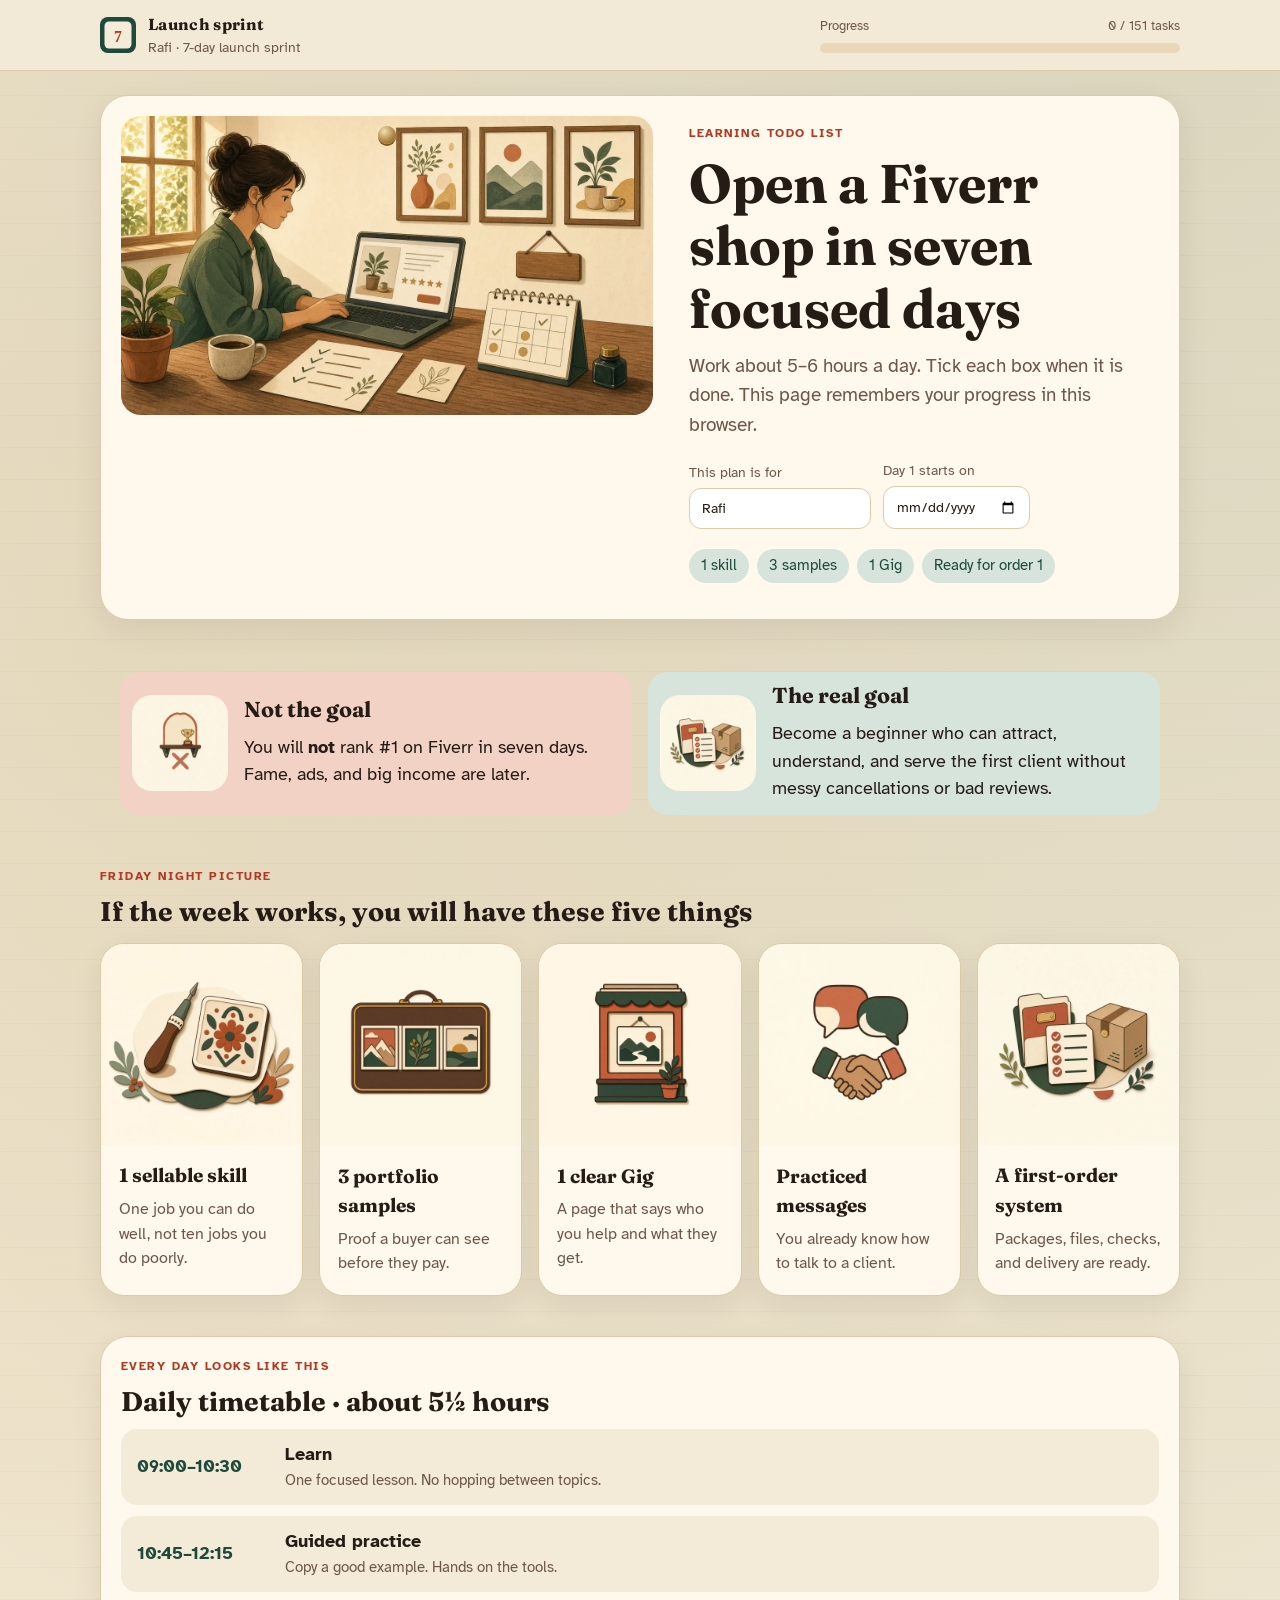
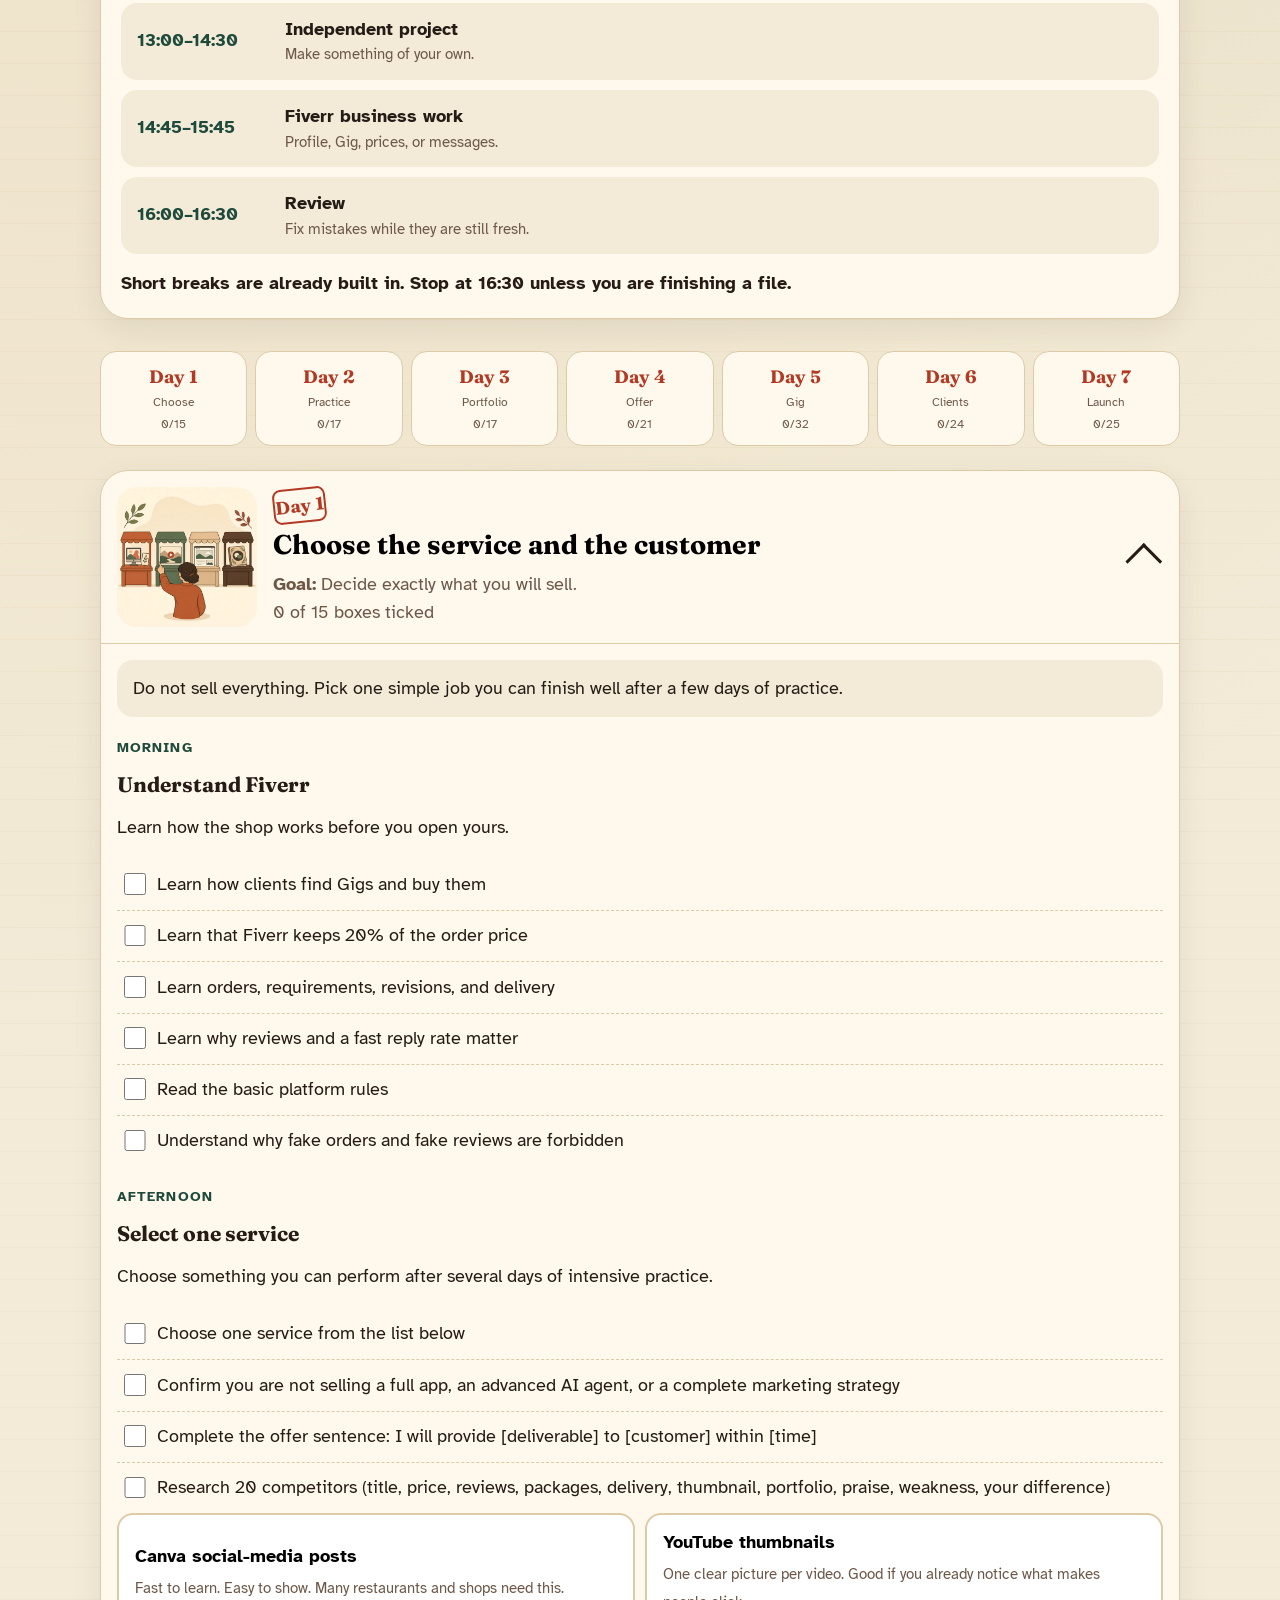
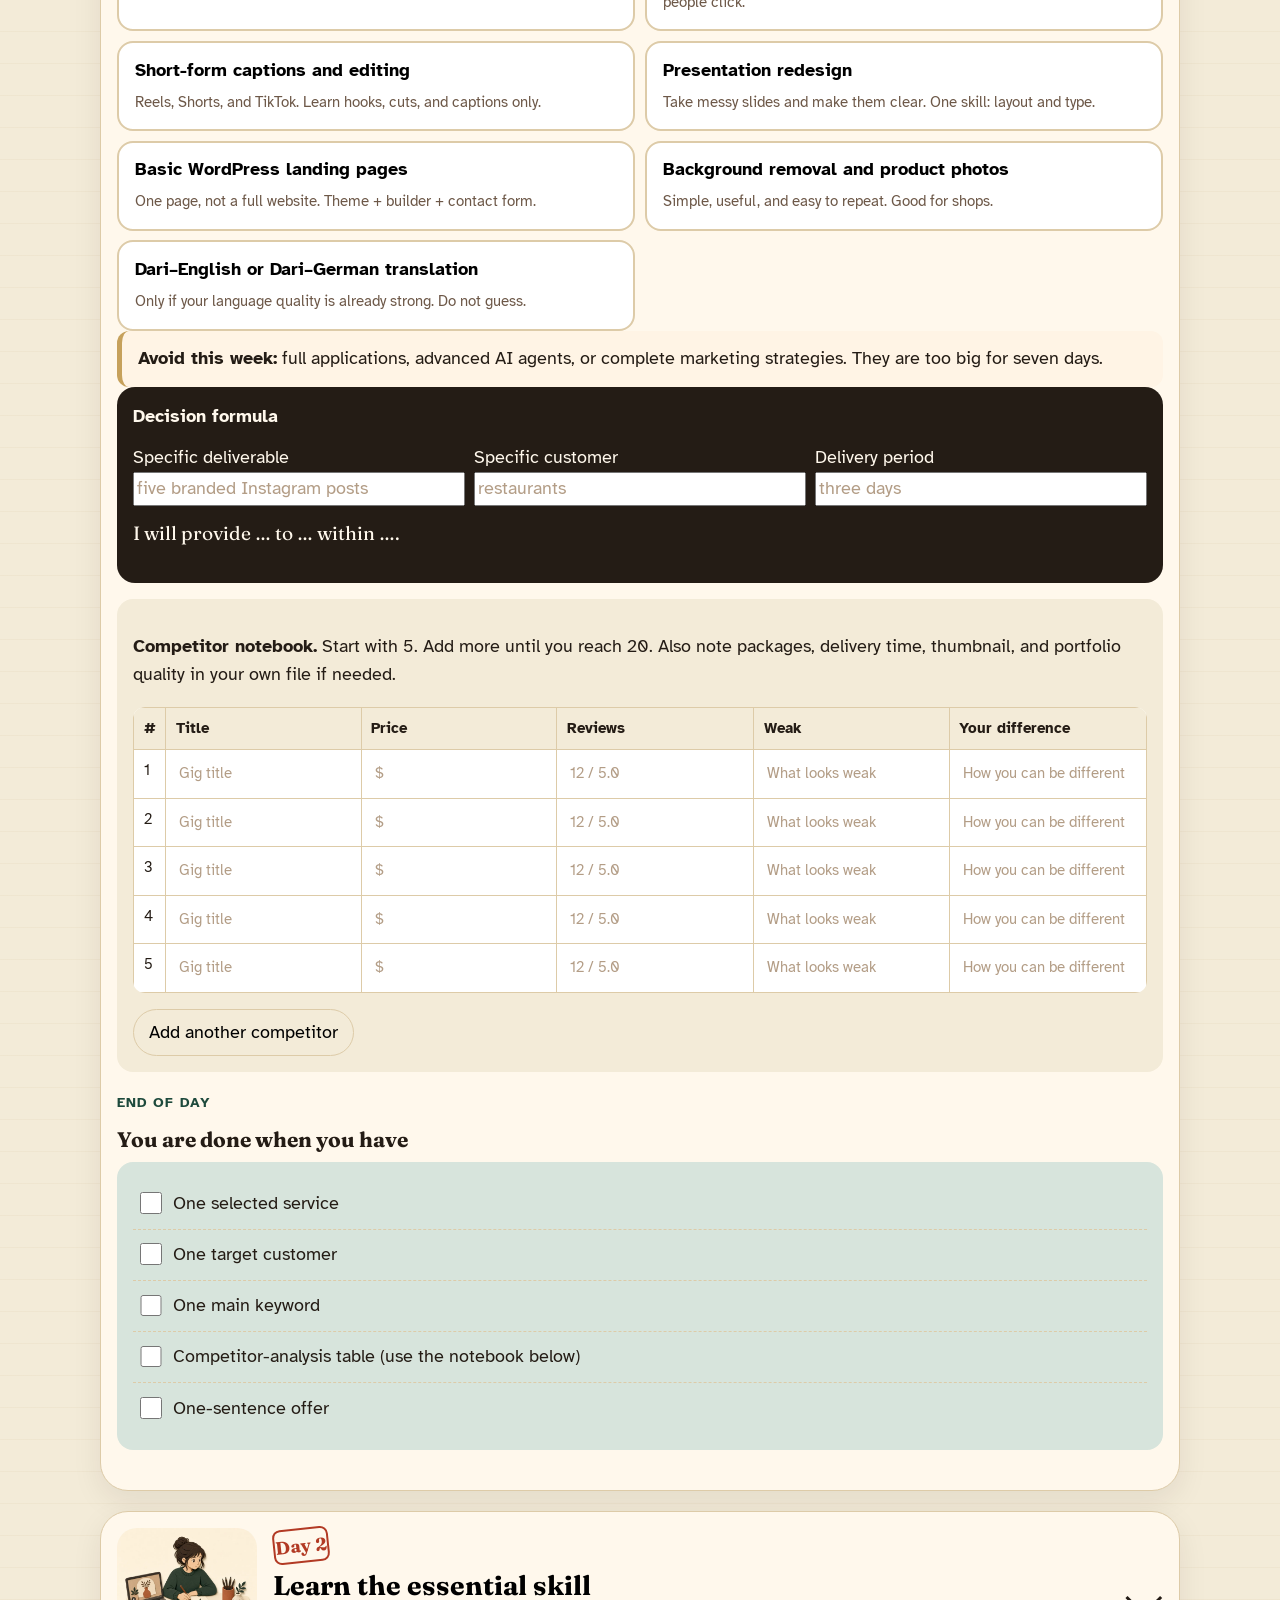
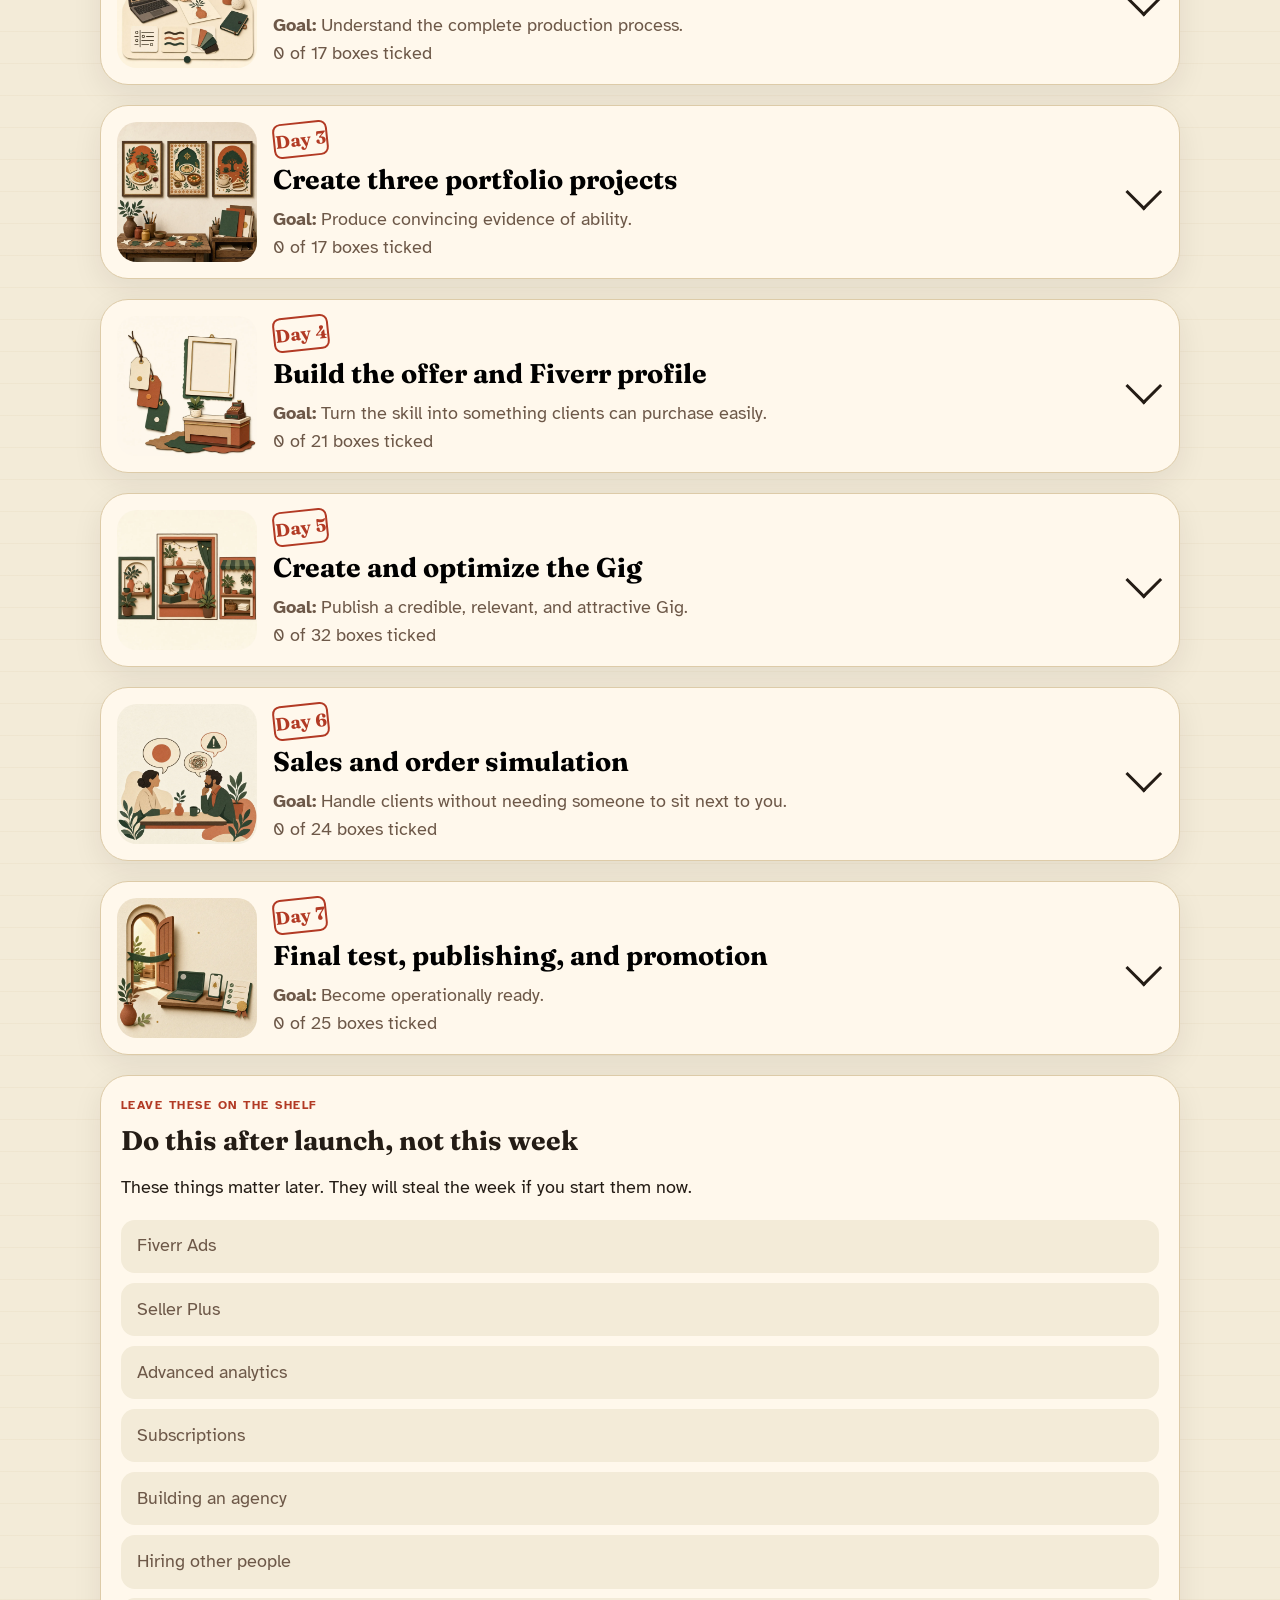
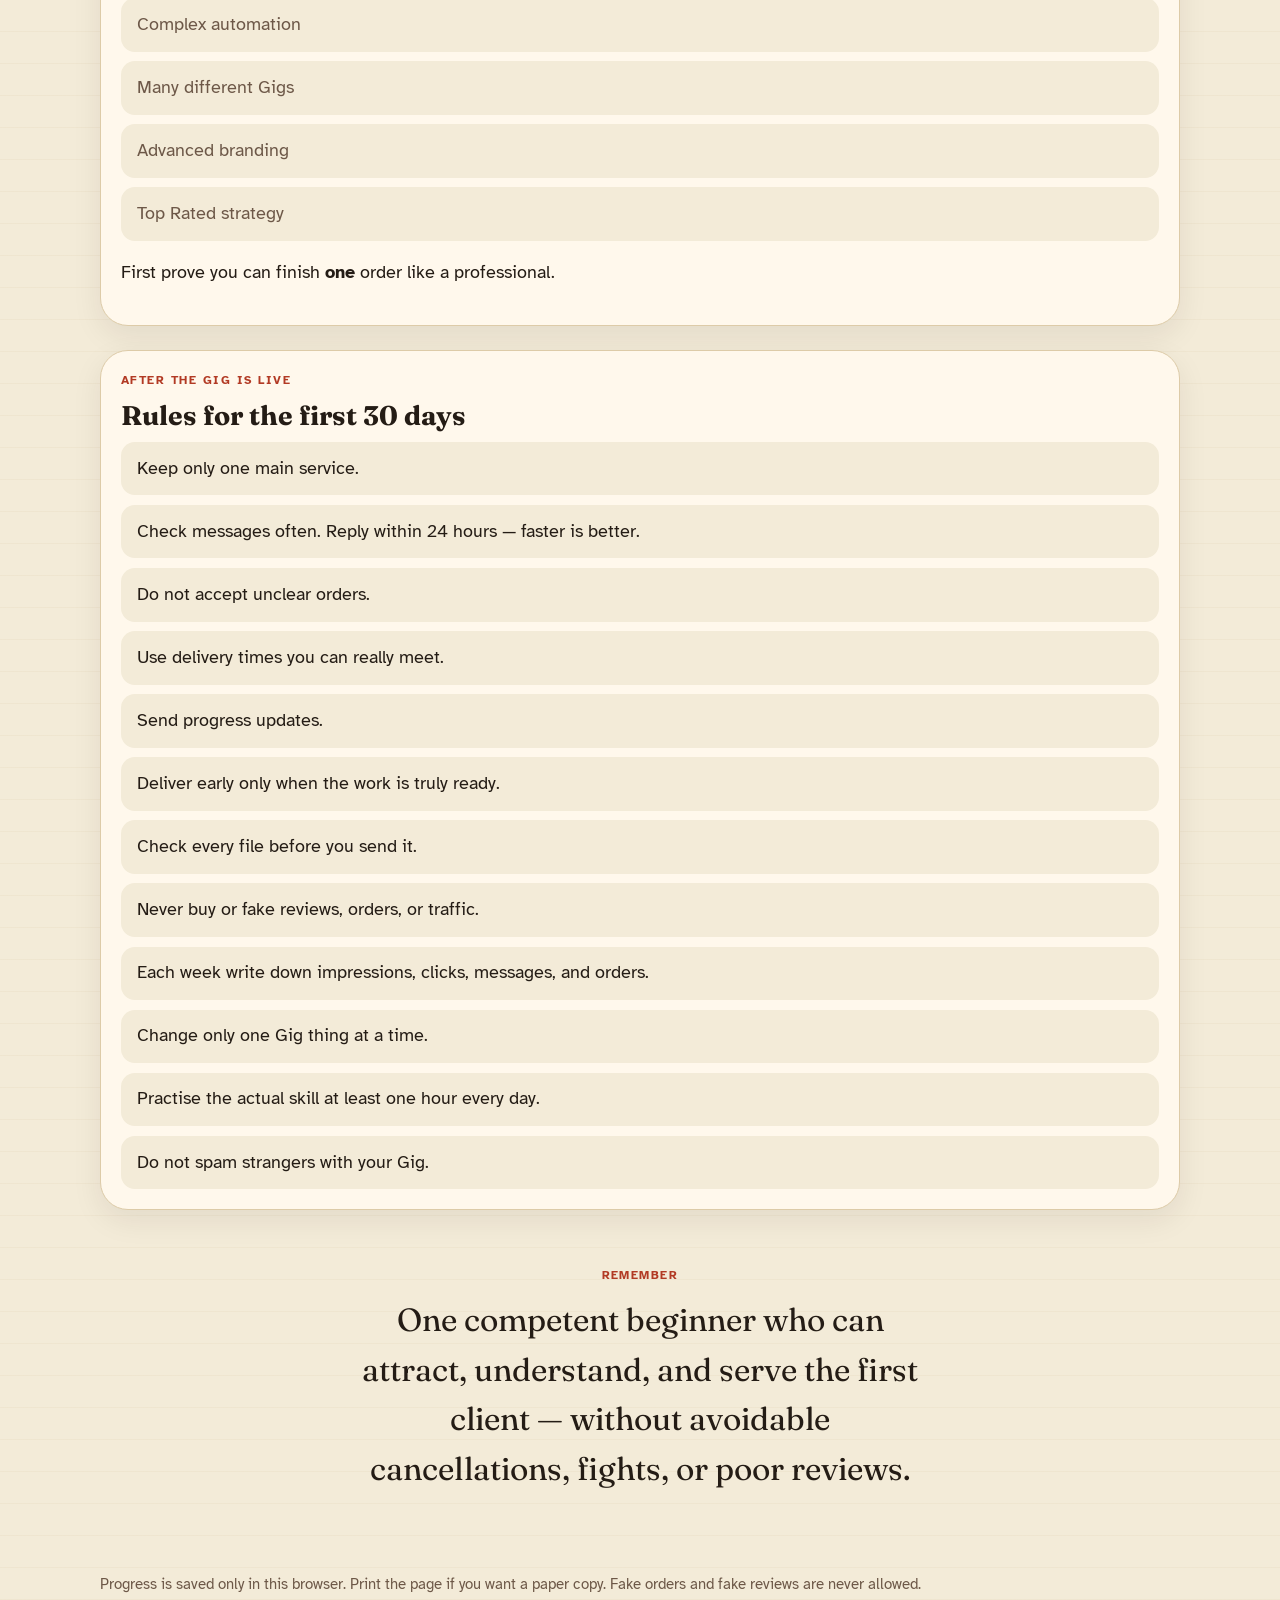
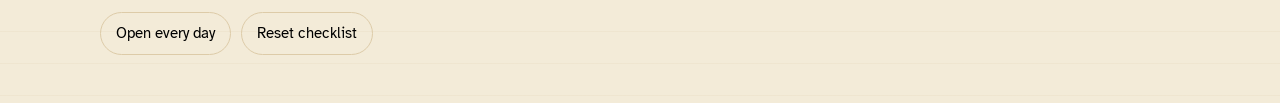
==== index.html @ 87488dc9 "Publish an illustrated 7-day Fiverr launch checklist. Give Rafi a clear, tickable week plan with pro" ====
<!DOCTYPE html>
<html lang="en">
<head>
  <meta charset="utf-8">
  <meta name="viewport" content="width=device-width, initial-scale=1">
  <title>7-Day Fiverr Launch Sprint — Illustrated Checklist</title>
  <meta name="description" content="A simple one-week learning checklist: one sellable skill, three portfolio samples, one Fiverr Gig, and a system ready for the first order.">
  <meta name="theme-color" content="#1e4a3c">
  <link rel="icon" href="favicon.svg" type="image/svg+xml">
  <link rel="preconnect" href="https://fonts.googleapis.com">
  <link rel="preconnect" href="https://fonts.gstatic.com" crossorigin>
  <link href="https://fonts.googleapis.com/css2?family=Atkinson+Hyperlegible:ital,wght@0,400;0,700;1,400&family=Fraunces:opsz,wght@9..144,560;9..144,700&display=swap" rel="stylesheet">
  <link rel="stylesheet" href="styles.css">
</head>
<body>
  <a class="skip" href="#week">Skip to the 7-day plan</a>

  <header class="topbar">
    <div class="wrap topbar-inner">
      <div class="brand">
        <svg width="36" height="36" viewBox="0 0 64 64" aria-hidden="true">
          <rect width="64" height="64" rx="14" fill="#1E4A3C"/>
          <rect x="8" y="8" width="48" height="48" rx="8" fill="#F4EBD8"/>
          <text x="32" y="44" text-anchor="middle" font-family="Georgia, serif" font-size="28" font-weight="700" fill="#B23A24">7</text>
        </svg>
        <div>
          <strong>Launch sprint</strong>
          <span id="learner-label">A one-week checklist</span>
        </div>
      </div>
      <div class="progress-block">
        <div class="progress-label">
          <span>Progress</span>
          <span id="progress-text">0 / 0</span>
        </div>
        <div class="progress" aria-hidden="true"><span id="progress-bar"></span></div>
      </div>
    </div>
  </header>

  <main class="wrap">
    <section class="hero">
      <div class="hero-art">
        <span class="pin" aria-hidden="true"></span>
        <img src="assets/hero-workshop.webp" width="1280" height="720" alt="A freelancer at a workshop desk with a laptop, checklist, calendar, and three sample designs on the wall">
      </div>
      <div class="hero-copy">
        <p class="kicker">Learning todo list</p>
        <h1>Open a Fiverr shop in seven focused days</h1>
        <p class="lede">Work about 5–6 hours a day. Tick each box when it is done. This page remembers your progress in this browser.</p>
        <div class="learner">
          <label>This plan is for
            <input id="learner-name" type="text" maxlength="40" placeholder="Rafi" autocomplete="name">
          </label>
          <label>Day 1 starts on
            <input id="start-date" type="date">
          </label>
        </div>
        <div class="chips">
          <span class="chip">1 skill</span>
          <span class="chip">3 samples</span>
          <span class="chip">1 Gig</span>
          <span class="chip">Ready for order 1</span>
        </div>
      </div>
    </section>

    <section class="honest" aria-label="What this week can and cannot do">
      <article class="honest-card no">
        <img src="assets/honest-not-rank.webp" width="256" height="256" alt="A trophy sitting out of reach on a high shelf">
        <div>
          <h2>Not the goal</h2>
          <p>You will <strong>not</strong> rank #1 on Fiverr in seven days. Fame, ads, and big income are later.</p>
        </div>
      </article>
      <article class="honest-card yes">
        <img src="assets/outcome-system.webp" width="256" height="256" alt="A neat folder, checklist, and package ready to send">
        <div>
          <h2>The real goal</h2>
          <p>Become a beginner who can attract, understand, and serve the first client without messy cancellations or bad reviews.</p>
        </div>
      </article>
    </section>

    <header class="section-head">
      <p class="kicker">Friday night picture</p>
      <h2>If the week works, you will have these five things</h2>
    </header>
    <section class="outcomes" aria-label="Five outcomes of the sprint">
      <article class="outcome">
        <img src="assets/outcome-skill.webp" width="400" height="400" alt="One finished design on a desk next to a craft tool">
        <div><strong>1 sellable skill</strong><p>One job you can do well, not ten jobs you do poorly.</p></div>
      </article>
      <article class="outcome">
        <img src="assets/outcome-portfolio.webp" width="400" height="400" alt="Three framed sample pictures in a row">
        <div><strong>3 portfolio samples</strong><p>Proof a buyer can see before they pay.</p></div>
      </article>
      <article class="outcome">
        <img src="assets/outcome-gig.webp" width="400" height="400" alt="A shop window with one clear product picture">
        <div><strong>1 clear Gig</strong><p>A page that says who you help and what they get.</p></div>
      </article>
      <article class="outcome">
        <img src="assets/outcome-talk.webp" width="400" height="400" alt="Two speech bubbles and a handshake">
        <div><strong>Practiced messages</strong><p>You already know how to talk to a client.</p></div>
      </article>
      <article class="outcome">
        <img src="assets/outcome-system.webp" width="400" height="400" alt="Folder, checklist, and delivery box">
        <div><strong>A first-order system</strong><p>Packages, files, checks, and delivery are ready.</p></div>
      </article>
    </section>

    <section class="panel">
      <p class="kicker">Every day looks like this</p>
      <h2>Daily timetable · about 5½ hours</h2>
      <ol class="timetable">
        <li>
          <time datetime="09:00">09:00–10:30</time>
          <div><strong>Learn</strong><small>One focused lesson. No hopping between topics.</small></div>
        </li>
        <li>
          <time datetime="10:45">10:45–12:15</time>
          <div><strong>Guided practice</strong><small>Copy a good example. Hands on the tools.</small></div>
        </li>
        <li>
          <time datetime="13:00">13:00–14:30</time>
          <div><strong>Independent project</strong><small>Make something of your own.</small></div>
        </li>
        <li>
          <time datetime="14:45">14:45–15:45</time>
          <div><strong>Fiverr business work</strong><small>Profile, Gig, prices, or messages.</small></div>
        </li>
        <li>
          <time datetime="16:00">16:00–16:30</time>
          <div><strong>Review</strong><small>Fix mistakes while they are still fresh.</small></div>
        </li>
      </ol>
      <p class="hours-note">Short breaks are already built in. Stop at 16:30 unless you are finishing a file.</p>
    </section>

    <nav class="week-map" id="week" aria-label="Jump to a day"></nav>
    <div id="days"></div>

    <section class="later">
      <p class="kicker">Leave these on the shelf</p>
      <h2>Do this after launch, not this week</h2>
      <p>These things matter later. They will steal the week if you start them now.</p>
      <div class="lock-grid">
        <div class="lock">Fiverr Ads</div>
        <div class="lock">Seller Plus</div>
        <div class="lock">Advanced analytics</div>
        <div class="lock">Subscriptions</div>
        <div class="lock">Building an agency</div>
        <div class="lock">Hiring other people</div>
        <div class="lock">Complex automation</div>
        <div class="lock">Many different Gigs</div>
        <div class="lock">Advanced branding</div>
        <div class="lock">Top Rated strategy</div>
      </div>
      <p>First prove you can finish <strong>one</strong> order like a professional.</p>
    </section>

    <section class="rules">
      <p class="kicker">After the Gig is live</p>
      <h2>Rules for the first 30 days</h2>
      <div class="rule-grid">
        <div class="rule">Keep only one main service.</div>
        <div class="rule">Check messages often. Reply within 24 hours — faster is better.</div>
        <div class="rule">Do not accept unclear orders.</div>
        <div class="rule">Use delivery times you can really meet.</div>
        <div class="rule">Send progress updates.</div>
        <div class="rule">Deliver early only when the work is truly ready.</div>
        <div class="rule">Check every file before you send it.</div>
        <div class="rule">Never buy or fake reviews, orders, or traffic.</div>
        <div class="rule">Each week write down impressions, clicks, messages, and orders.</div>
        <div class="rule">Change only one Gig thing at a time.</div>
        <div class="rule">Practise the actual skill at least one hour every day.</div>
        <div class="rule">Do not spam strangers with your Gig.</div>
      </div>
    </section>

    <section class="finish">
      <p class="kicker">Remember</p>
      <blockquote>One competent beginner who can attract, understand, and serve the first client — without avoidable cancellations, fights, or poor reviews.</blockquote>
    </section>
  </main>

  <footer class="wrap">
    <p>Progress is saved only in this browser. Print the page if you want a paper copy. Fake orders and fake reviews are never allowed.</p>
    <div class="actions">
      <button class="ghost" id="expand-all" type="button">Open every day</button>
      <button class="ghost" id="reset-progress" type="button">Reset checklist</button>
    </div>
  </footer>

  <noscript>
    <p class="wrap">Turn on JavaScript to tick the boxes and save your progress.</p>
  </noscript>
  <script src="app.js"></script>
</body>
</html>
---- styles.css ----
:root {
  --paper: #f3ebd8;
  --paper-deep: #e8d7b8;
  --card: #fff8ec;
  --ink: #241c15;
  --muted: #6d5848;
  --line: #ddcba8;
  --stamp: #b23a24;
  --stamp-soft: #f3d2c6;
  --forest: #1e4a3c;
  --forest-soft: #d7e4dc;
  --gold: #c6a15b;
  --brass: #b08948;
  --shadow: 0 10px 30px rgba(36, 28, 21, 0.08);
  --display: "Fraunces", "Palatino Linotype", Palatino, serif;
  --sans: "Atkinson Hyperlegible", "Segoe UI", sans-serif;
}

*,
*::before,
*::after {
  box-sizing: border-box;
}

html {
  scroll-behavior: smooth;
}

body {
  margin: 0;
  color: var(--ink);
  font-family: var(--sans);
  font-size: 1.125rem;
  line-height: 1.55;
  background:
    radial-gradient(circle at 12% 8%, rgba(198, 161, 91, 0.18), transparent 28%),
    radial-gradient(circle at 90% 0%, rgba(30, 74, 60, 0.1), transparent 24%),
    repeating-linear-gradient(
      transparent,
      transparent 31px,
      rgba(221, 203, 168, 0.35) 32px
    ),
    var(--paper);
}

img {
  max-width: 100%;
  height: auto;
  display: block;
}

button,
input,
select,
textarea {
  font: inherit;
}

a {
  color: var(--forest);
}

.skip {
  position: absolute;
  left: 1rem;
  top: -4rem;
  background: var(--ink);
  color: var(--card);
  padding: 0.6rem 1rem;
  z-index: 20;
}

.skip:focus {
  top: 1rem;
}

.wrap {
  width: min(1080px, calc(100% - 2rem));
  margin-inline: auto;
}

.topbar {
  position: sticky;
  top: 0;
  z-index: 10;
  background: rgba(243, 235, 216, 0.92);
  backdrop-filter: blur(12px);
  border-bottom: 1px solid var(--line);
}

.topbar-inner {
  display: flex;
  gap: 1rem;
  align-items: center;
  justify-content: space-between;
  padding: 0.75rem 0;
}

.brand {
  display: flex;
  gap: 0.75rem;
  align-items: center;
  min-width: 0;
}

.brand strong {
  display: block;
  font-family: var(--display);
  font-size: 1rem;
  letter-spacing: 0.02em;
}

.brand span {
  display: block;
  color: var(--muted);
  font-size: 0.85rem;
}

.progress-block {
  flex: 1;
  max-width: 360px;
}

.progress-label {
  display: flex;
  justify-content: space-between;
  font-size: 0.8rem;
  color: var(--muted);
  margin-bottom: 0.35rem;
}

.progress {
  height: 10px;
  background: var(--paper-deep);
  border-radius: 999px;
  overflow: hidden;
}

.progress > span {
  display: block;
  height: 100%;
  width: 0%;
  background: linear-gradient(90deg, var(--forest), #3d7a64);
  border-radius: inherit;
  transition: width 240ms ease;
}

.hero,
.panel,
.day,
.later,
.rules {
  background: var(--card);
  border: 1px solid var(--line);
  box-shadow: var(--shadow);
  border-radius: 28px;
}

.hero {
  display: grid;
  gap: 1.5rem;
  margin: 1.5rem auto 2rem;
  padding: 1rem;
}

.hero-art {
  position: relative;
}

.hero-art img,
.frame img,
.day-art img,
.outcome img,
.honest img {
  width: 100%;
  border-radius: 20px;
  background: var(--paper);
}

.pin {
  position: absolute;
  width: 18px;
  height: 18px;
  border-radius: 50%;
  background: radial-gradient(circle at 35% 30%, #f3e0b0, var(--brass) 55%, #7a5a22);
  box-shadow: 0 2px 0 #7a5a22;
  top: 10px;
  left: 50%;
  transform: translateX(-50%);
}

.kicker {
  color: var(--stamp);
  font-weight: 700;
  letter-spacing: 0.12em;
  text-transform: uppercase;
  font-size: 0.78rem;
  margin: 0 0 0.6rem;
}

h1,
h2,
h3 {
  font-family: var(--display);
  line-height: 1.15;
  margin: 0 0 0.7rem;
}

h1 {
  font-size: clamp(2rem, 5vw, 3.4rem);
  font-weight: 700;
}

.lede {
  font-size: 1.2rem;
  color: var(--muted);
  margin: 0 0 1.2rem;
}

.hero-copy {
  padding: 0.5rem 0.75rem 1rem;
}

.learner {
  display: flex;
  flex-wrap: wrap;
  gap: 0.75rem;
  align-items: end;
  margin: 1rem 0 1.25rem;
}

.learner label {
  display: grid;
  gap: 0.3rem;
  font-size: 0.85rem;
  color: var(--muted);
}

.learner input,
.field input,
.field textarea,
.score input {
  border: 1px solid var(--line);
  background: #fff;
  color: var(--ink);
  border-radius: 12px;
  padding: 0.55rem 0.75rem;
  min-width: 0;
}

::placeholder {
  color: #b39d86;
  opacity: 1;
}

.chips {
  display: flex;
  flex-wrap: wrap;
  gap: 0.5rem;
}

.chip {
  background: var(--forest-soft);
  color: var(--forest);
  border-radius: 999px;
  padding: 0.35rem 0.75rem;
  font-size: 0.92rem;
}

.honest {
  display: grid;
  gap: 1rem;
  margin-bottom: 2rem;
  padding: 1rem;
}

.honest-card {
  display: grid;
  grid-template-columns: 96px 1fr;
  gap: 1rem;
  align-items: center;
  padding: 0.75rem;
  border-radius: 20px;
}

.honest-card.no {
  background: var(--stamp-soft);
}

.honest-card.yes {
  background: var(--forest-soft);
}

.honest-card h2 {
  font-size: 1.35rem;
}

.honest-card p {
  margin: 0;
}

.section-head {
  margin: 0 0 1rem;
}

.outcomes {
  display: grid;
  gap: 1rem;
  margin-bottom: 2.5rem;
}

.outcome {
  background: var(--card);
  border: 1px solid var(--line);
  border-radius: 24px;
  overflow: hidden;
  box-shadow: var(--shadow);
}

.outcome img {
  border-radius: 0;
  aspect-ratio: 1;
  object-fit: cover;
}

.outcome div {
  padding: 1rem 1.1rem 1.2rem;
}

.outcome strong {
  display: block;
  font-family: var(--display);
  font-size: 1.2rem;
  margin-bottom: 0.35rem;
}

.outcome p {
  margin: 0;
  color: var(--muted);
  font-size: 1rem;
}

.panel {
  padding: 1.25rem;
  margin-bottom: 2rem;
}

.timetable {
  list-style: none;
  margin: 0;
  padding: 0;
  display: grid;
  gap: 0.65rem;
}

.timetable li {
  display: grid;
  grid-template-columns: 8.5rem 1fr;
  gap: 0.75rem;
  align-items: center;
  background: var(--paper);
  border-radius: 16px;
  padding: 0.8rem 1rem;
}

.timetable time {
  font-weight: 700;
  color: var(--forest);
}

.timetable small {
  display: block;
  color: var(--muted);
}

.hours-note {
  margin: 1rem 0 0;
  font-weight: 700;
}

.week-map {
  display: grid;
  grid-template-columns: repeat(7, minmax(0, 1fr));
  gap: 0.5rem;
  margin-bottom: 1.5rem;
}

.week-map a {
  text-decoration: none;
  color: inherit;
  background: var(--card);
  border: 1px solid var(--line);
  border-radius: 16px;
  padding: 0.7rem 0.4rem;
  text-align: center;
  min-height: 92px;
  display: grid;
  align-content: center;
  gap: 0.15rem;
}

.week-map a.today {
  outline: 3px solid var(--gold);
}

.week-map a.done {
  background: var(--forest-soft);
}

.week-map b {
  display: block;
  font-family: var(--display);
  color: var(--stamp);
}

.week-map span {
  display: block;
  font-size: 0.78rem;
  color: var(--muted);
}

.day {
  margin-bottom: 1.25rem;
  overflow: hidden;
}

.day-summary {
  width: 100%;
  border: 0;
  background: transparent;
  text-align: left;
  display: grid;
  grid-template-columns: 140px 1fr auto;
  gap: 1rem;
  align-items: center;
  padding: 1rem;
  cursor: pointer;
}

.day-art {
  position: relative;
}

.day-art img {
  aspect-ratio: 1;
  object-fit: cover;
}

.stamp {
  display: inline-flex;
  align-items: center;
  justify-content: center;
  min-width: 3.2rem;
  height: 2.2rem;
  border: 2px solid var(--stamp);
  color: var(--stamp);
  border-radius: 8px;
  font-family: var(--display);
  font-weight: 700;
  transform: rotate(-6deg);
  margin-bottom: 0.4rem;
}

.day-summary p {
  margin: 0;
  color: var(--muted);
}

.chevron {
  width: 1.6rem;
  height: 1.6rem;
  border-right: 3px solid var(--ink);
  border-bottom: 3px solid var(--ink);
  transform: rotate(45deg);
  justify-self: end;
  margin-right: 0.4rem;
}

.day.open .chevron {
  transform: rotate(-135deg);
  margin-top: 0.5rem;
}

.day-body {
  display: none;
  padding: 0 1rem 1.25rem;
  border-top: 1px solid var(--line);
}

.day.open .day-body {
  display: block;
}

.plain {
  background: var(--paper);
  border-radius: 16px;
  padding: 0.9rem 1rem;
  margin: 1rem 0;
}

.block {
  margin: 1.25rem 0;
}

.when {
  color: var(--forest);
  font-weight: 700;
  font-size: 0.85rem;
  letter-spacing: 0.08em;
  text-transform: uppercase;
}

.task {
  display: grid;
  grid-template-columns: 1.6rem 1fr;
  gap: 0.7rem;
  align-items: start;
  padding: 0.7rem 0.2rem;
  border-bottom: 1px dashed var(--line);
}

.task:last-child {
  border-bottom: 0;
}

.task input {
  width: 1.35rem;
  height: 1.35rem;
  margin-top: 0.15rem;
  accent-color: var(--forest);
}

.task.done span {
  color: var(--muted);
  text-decoration: line-through;
  text-decoration-thickness: 2px;
}

.choices {
  display: grid;
  gap: 0.6rem;
}

.choice {
  text-align: left;
  border: 2px solid var(--line);
  background: #fff;
  border-radius: 16px;
  padding: 0.85rem 1rem;
  cursor: pointer;
}

.choice.selected {
  border-color: var(--forest);
  background: var(--forest-soft);
}

.choice b {
  display: block;
  margin-bottom: 0.2rem;
}

.choice span {
  color: var(--muted);
  font-size: 0.95rem;
}

.warn {
  background: #fff4e5;
  border-left: 5px solid var(--gold);
  padding: 0.9rem 1rem;
  border-radius: 12px;
}

.formula {
  background: var(--ink);
  color: var(--card);
  border-radius: 18px;
  padding: 1rem;
}

.formula .row {
  display: grid;
  gap: 0.6rem;
  margin-top: 0.8rem;
}

.formula input {
  width: 100%;
}

.preview {
  margin-top: 0.8rem;
  font-family: var(--display);
  font-size: 1.2rem;
}

.table-wrap {
  overflow-x: auto;
}

table {
  width: 100%;
  border-collapse: collapse;
  background: #fff;
  border-radius: 12px;
  overflow: hidden;
}

th,
td {
  border: 1px solid var(--line);
  padding: 0.55rem 0.6rem;
  text-align: left;
  font-size: 0.95rem;
  vertical-align: top;
}

th {
  background: var(--paper);
}

td input,
td textarea {
  width: 100%;
  border: 0;
  padding: 0.2rem;
  background: transparent;
  resize: vertical;
}

.deliverables {
  background: var(--forest-soft);
  border-radius: 16px;
  padding: 1rem;
}

.widget {
  background: var(--paper);
  border-radius: 16px;
  padding: 1rem;
  margin: 1rem 0;
}

.price-out {
  display: grid;
  grid-template-columns: 1fr 1fr;
  gap: 0.6rem;
  margin-top: 0.8rem;
}

.price-out div {
  background: #fff;
  border-radius: 12px;
  padding: 0.8rem;
}

.price-out b {
  display: block;
  font-size: 1.4rem;
  font-family: var(--display);
}

.copy-list {
  display: grid;
  gap: 0.75rem;
}

.copy-card {
  background: #fff;
  border: 1px solid var(--line);
  border-radius: 14px;
  padding: 0.8rem;
}

.copy-card header {
  display: flex;
  justify-content: space-between;
  gap: 0.5rem;
  align-items: center;
  margin-bottom: 0.4rem;
}

.copy-card button {
  border: 0;
  background: var(--forest);
  color: #fff;
  border-radius: 999px;
  padding: 0.3rem 0.7rem;
  cursor: pointer;
}

.copy-card p {
  margin: 0;
  color: var(--muted);
}

.scores {
  display: grid;
  gap: 0.5rem;
}

.score {
  display: grid;
  grid-template-columns: 1fr 5.5rem auto;
  gap: 0.5rem;
  align-items: center;
}

.score output {
  font-weight: 700;
}

.score.pass output {
  color: var(--forest);
}

.score.fail output {
  color: var(--stamp);
}

.actions {
  display: flex;
  flex-wrap: wrap;
  gap: 0.6rem;
  margin-top: 1rem;
}

.ghost,
.primary {
  border-radius: 999px;
  padding: 0.55rem 0.95rem;
  cursor: pointer;
}

.ghost {
  background: transparent;
  border: 1px solid var(--line);
}

.primary {
  background: var(--forest);
  color: #fff;
  border: 0;
}

.later,
.rules {
  padding: 1.25rem;
  margin-bottom: 1.5rem;
}

.lock-grid,
.rule-grid {
  display: grid;
  gap: 0.6rem;
}

.lock,
.rule {
  background: var(--paper);
  border-radius: 14px;
  padding: 0.8rem 1rem;
}

.lock {
  color: var(--muted);
}

.finish {
  text-align: center;
  padding: 2rem 1rem 4rem;
}

.finish blockquote {
  font-family: var(--display);
  font-size: clamp(1.4rem, 3vw, 2rem);
  margin: 0 auto;
  max-width: 36rem;
}

footer {
  color: var(--muted);
  font-size: 0.95rem;
  padding: 0 0 3rem;
}

@media (min-width: 800px) {
  .hero {
    grid-template-columns: 1.05fr 0.95fr;
    padding: 1.25rem;
  }

  .honest {
    grid-template-columns: 1fr 1fr;
    padding: 1.25rem;
  }

  .outcomes {
    grid-template-columns: repeat(5, minmax(0, 1fr));
  }

  .formula .row {
    grid-template-columns: repeat(3, 1fr);
  }

  .choices {
    grid-template-columns: 1fr 1fr;
  }
}

@media (max-width: 799px) {
  .topbar-inner {
    flex-wrap: wrap;
  }

  .progress-block {
    max-width: none;
    width: 100%;
  }

  .week-map {
    grid-template-columns: repeat(2, 1fr);
  }

  .day-summary {
    grid-template-columns: 88px 1fr auto;
    gap: 0.7rem;
  }

  .timetable li {
    grid-template-columns: 1fr;
  }

  .honest-card,
  .score {
    grid-template-columns: 1fr;
  }
}

@media print {
  .topbar,
  .actions,
  .chevron,
  .copy-card button {
    display: none !important;
  }

  .day-body,
  .day.open .day-body {
    display: block !important;
  }

  body {
    background: #fff;
  }

  .hero,
  .panel,
  .day,
  .later,
  .rules,
  .outcome {
    box-shadow: none;
    break-inside: avoid;
  }
}
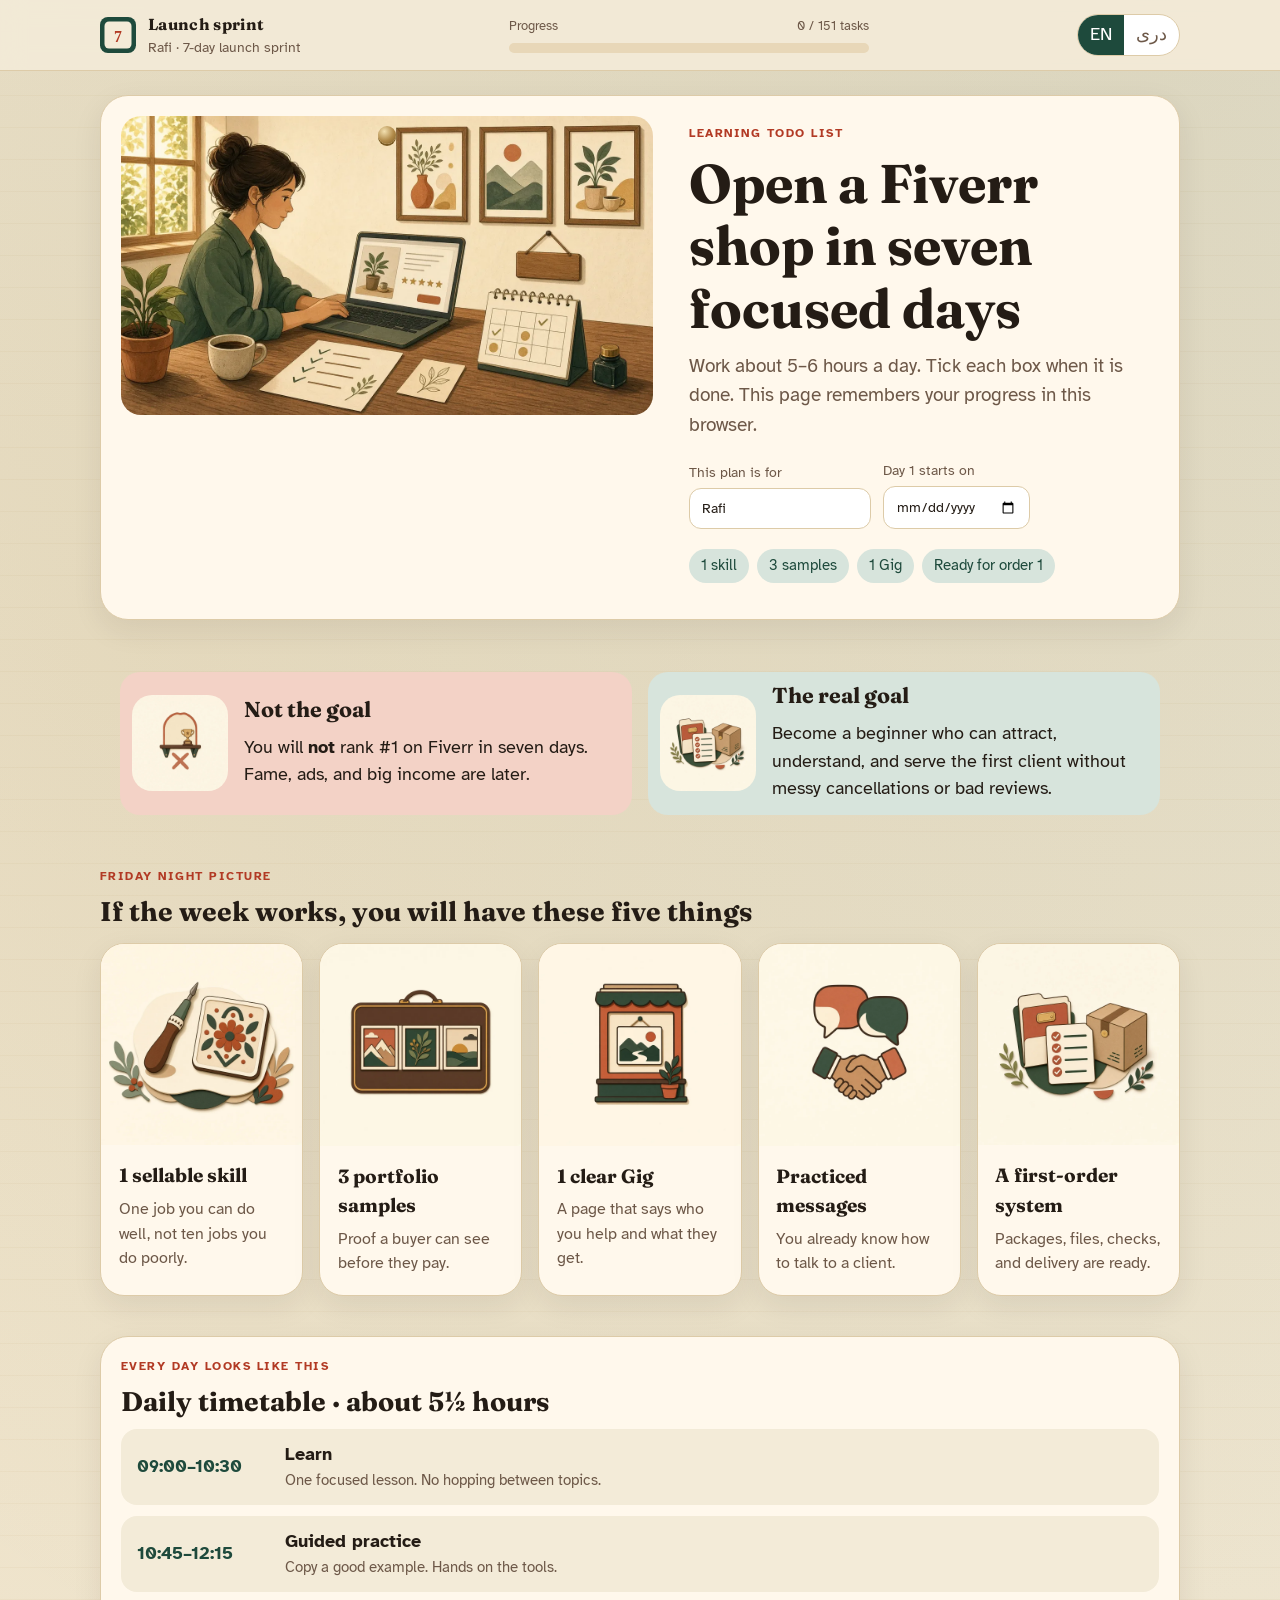
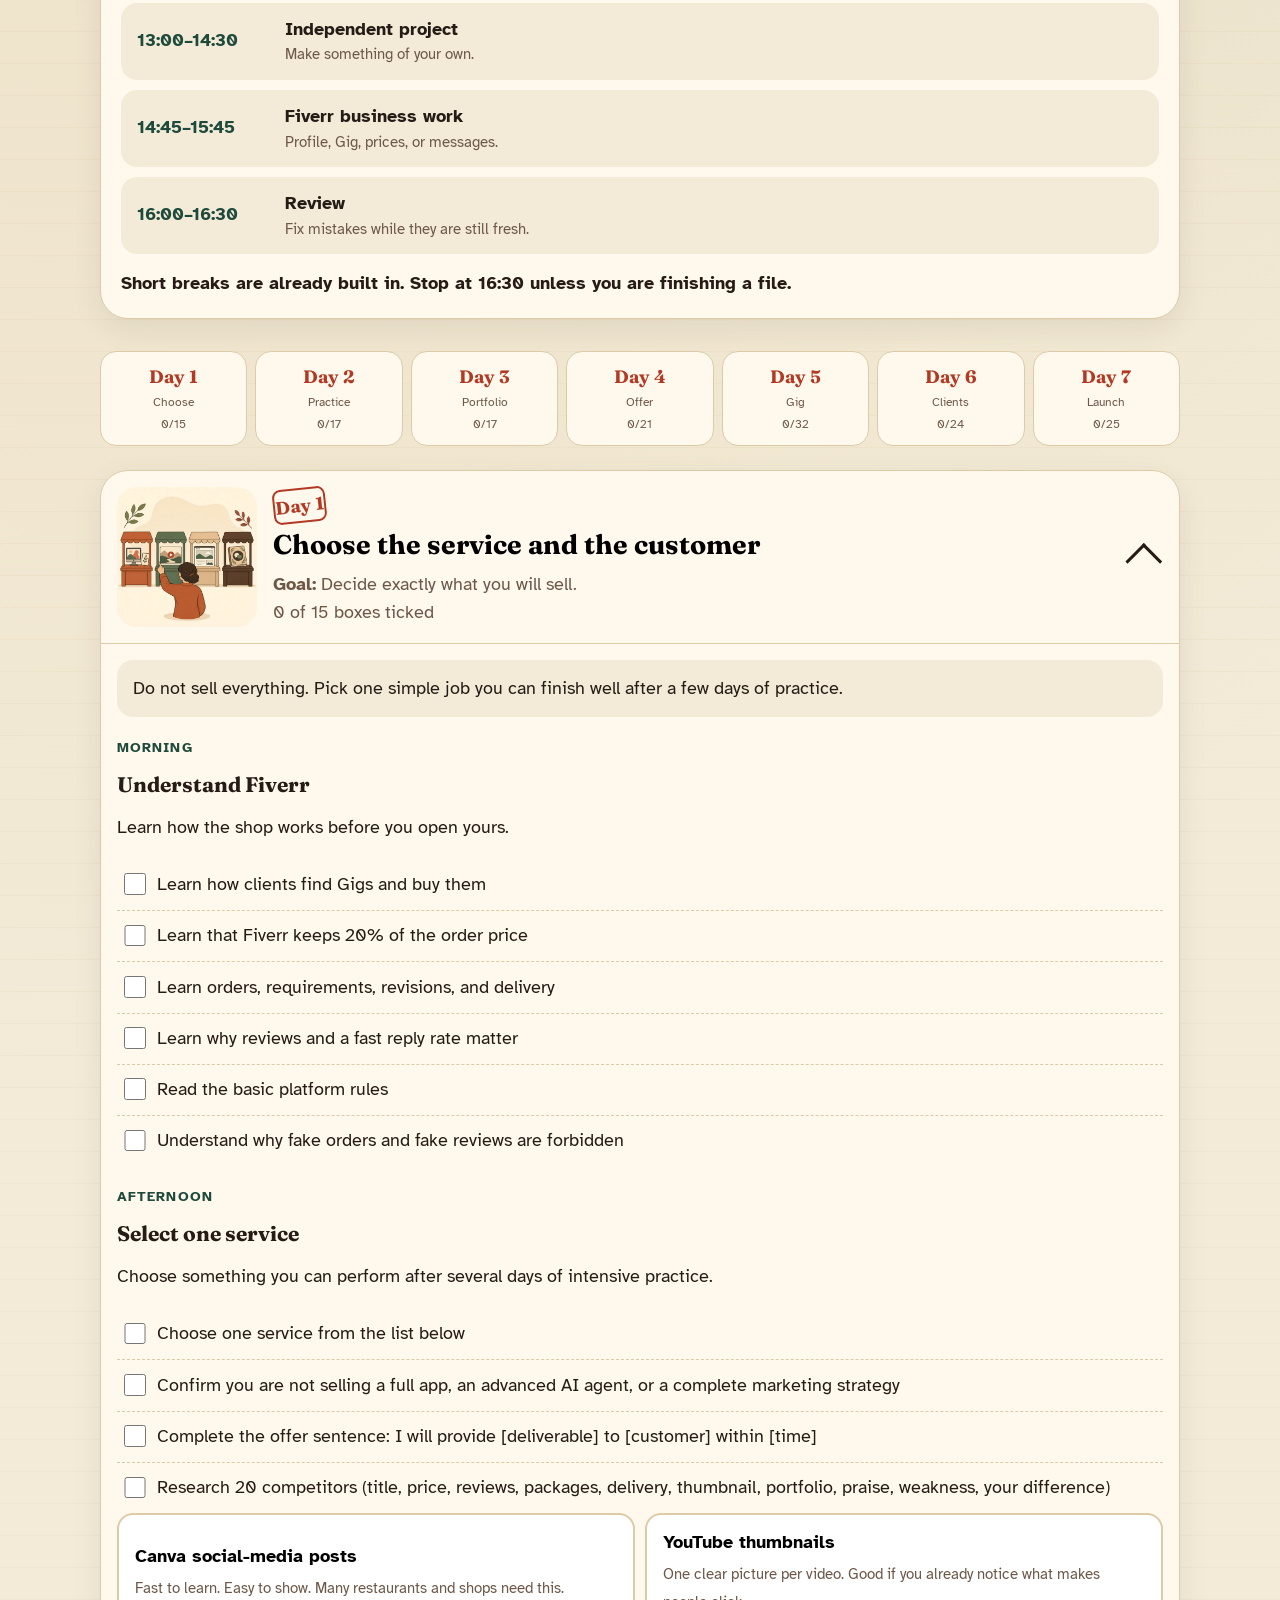
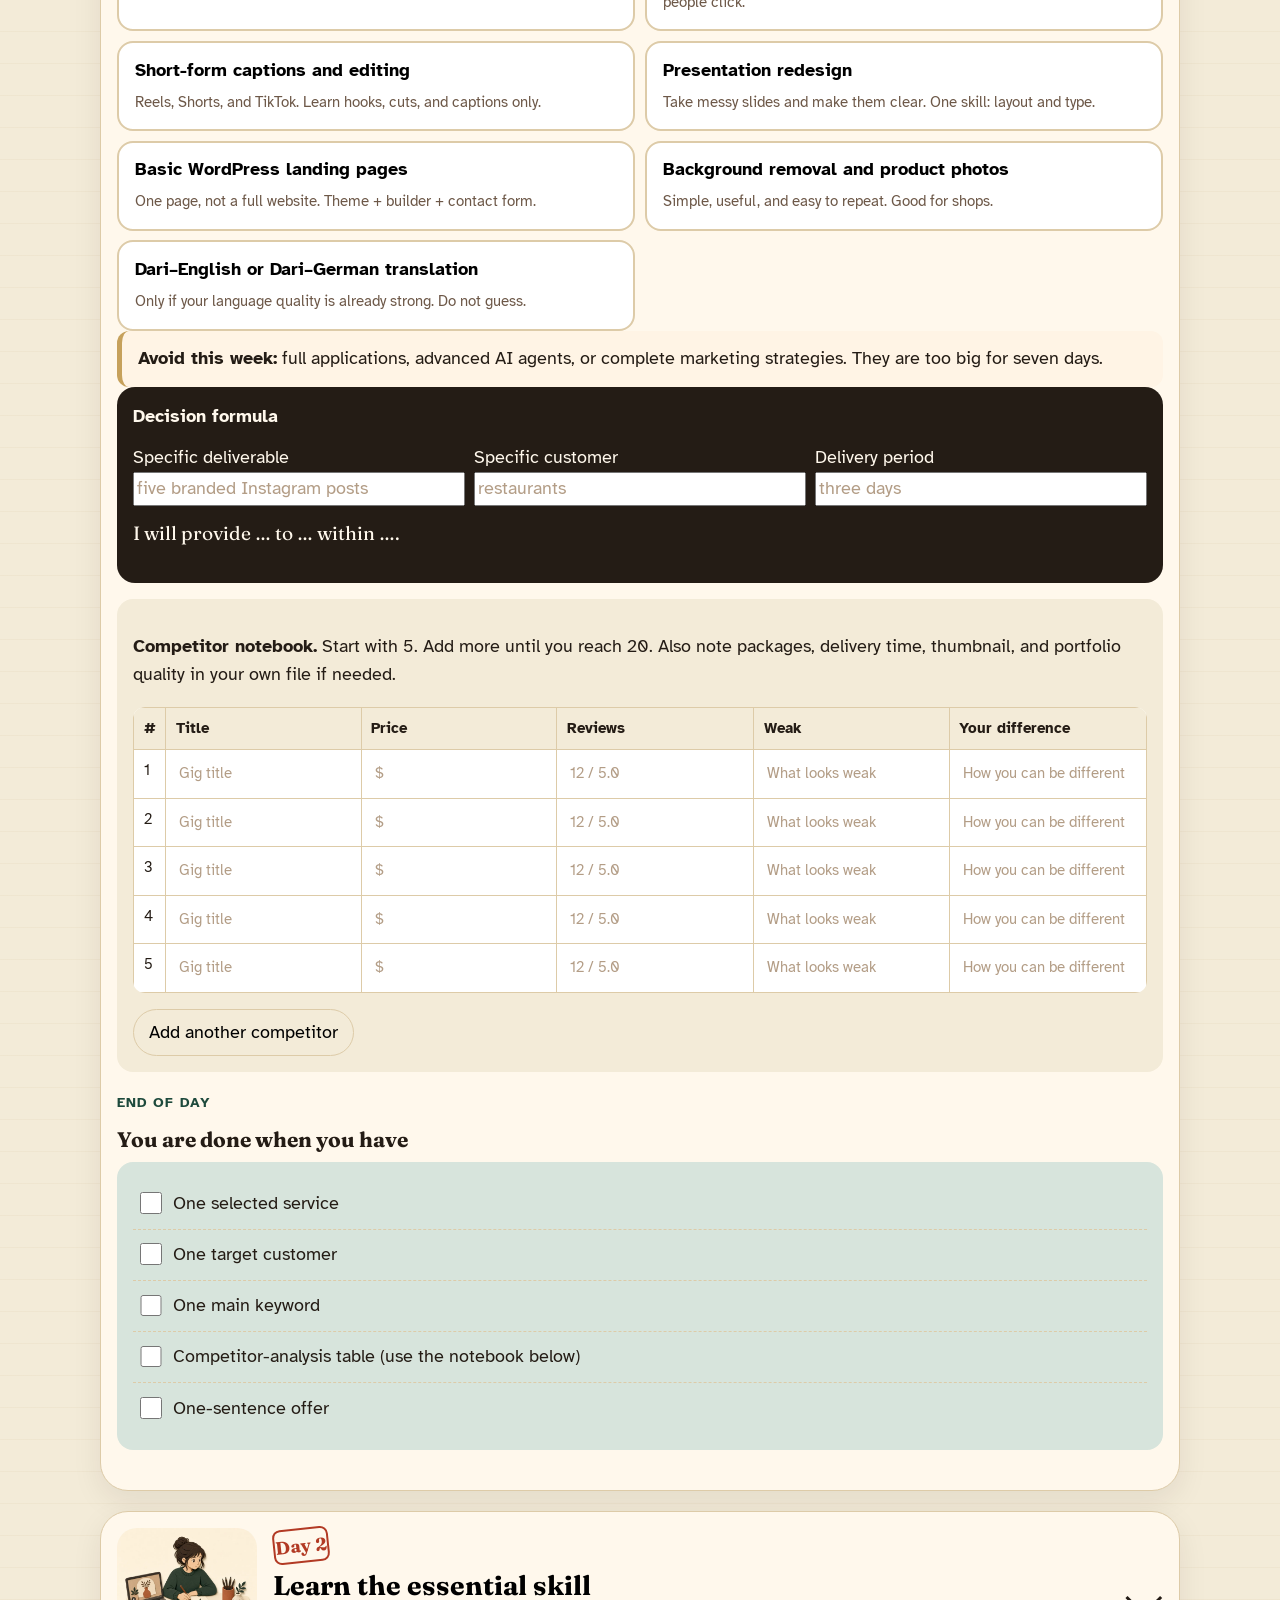
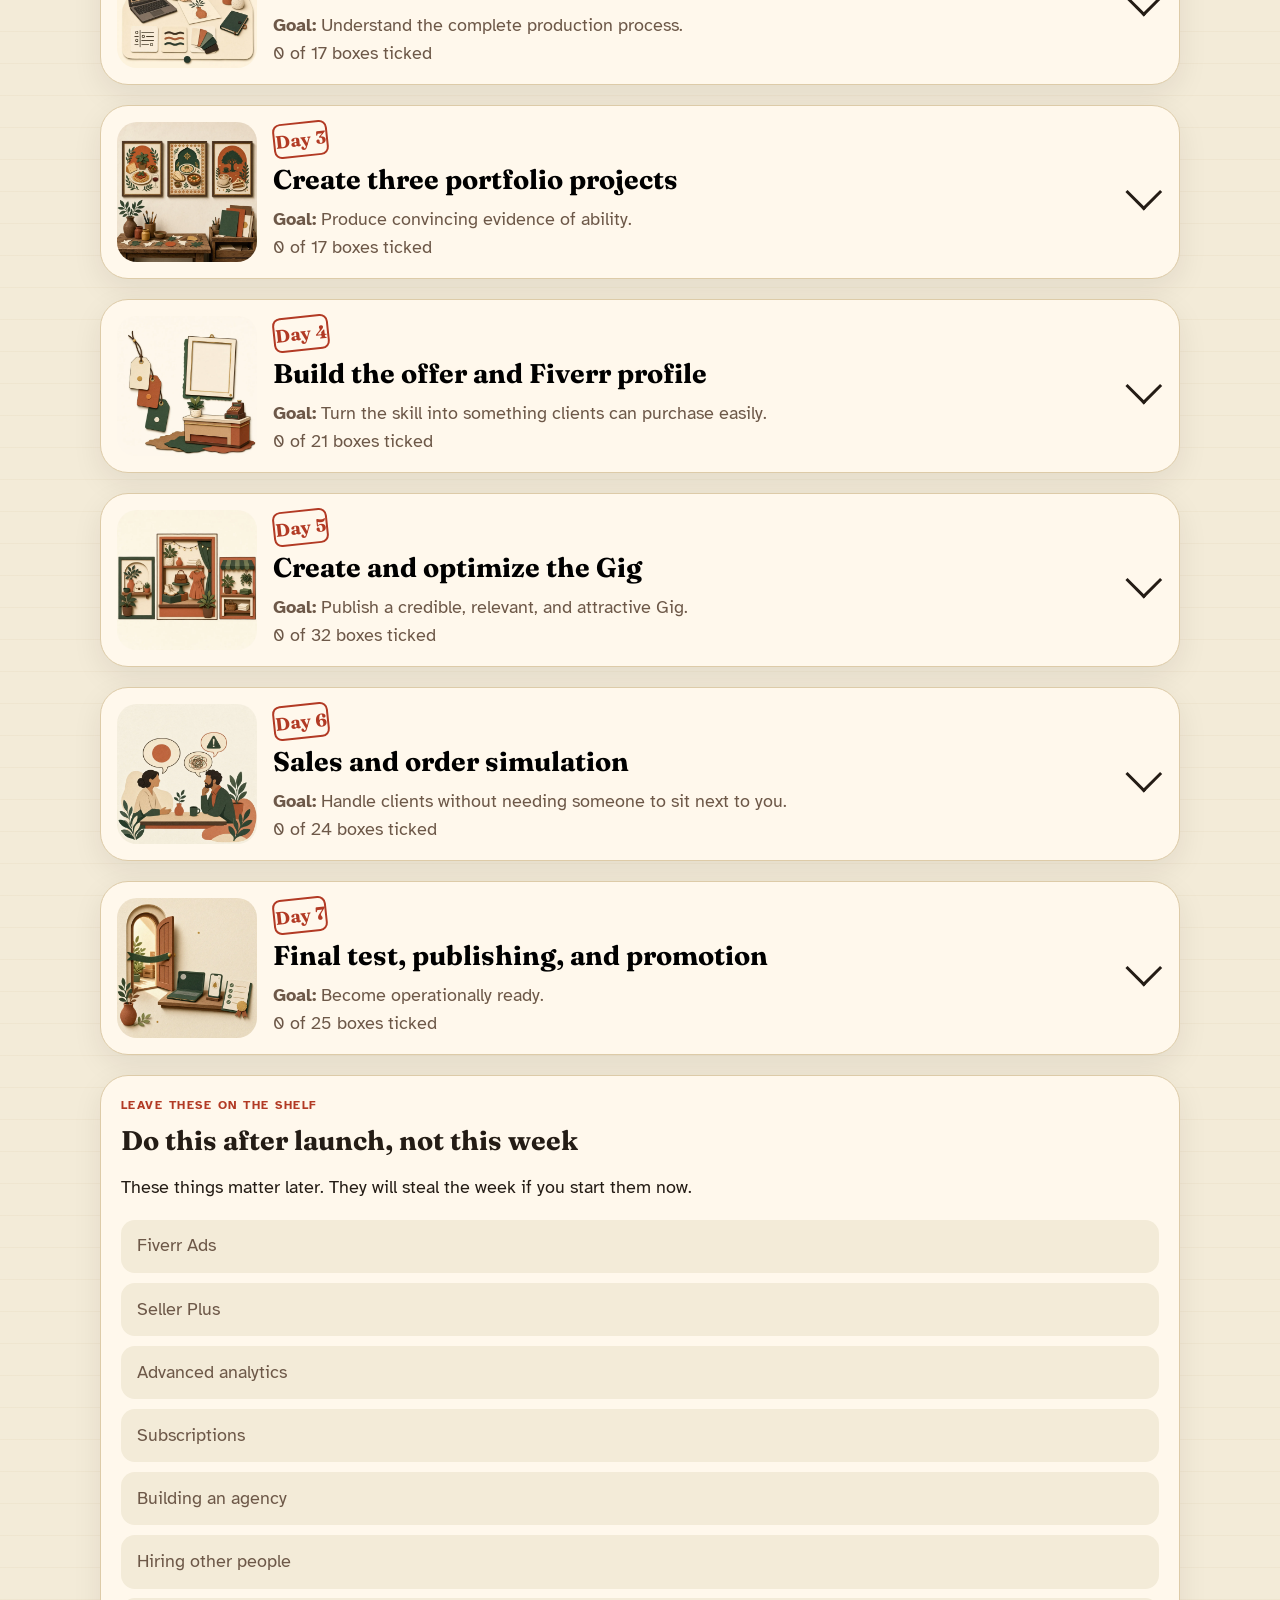
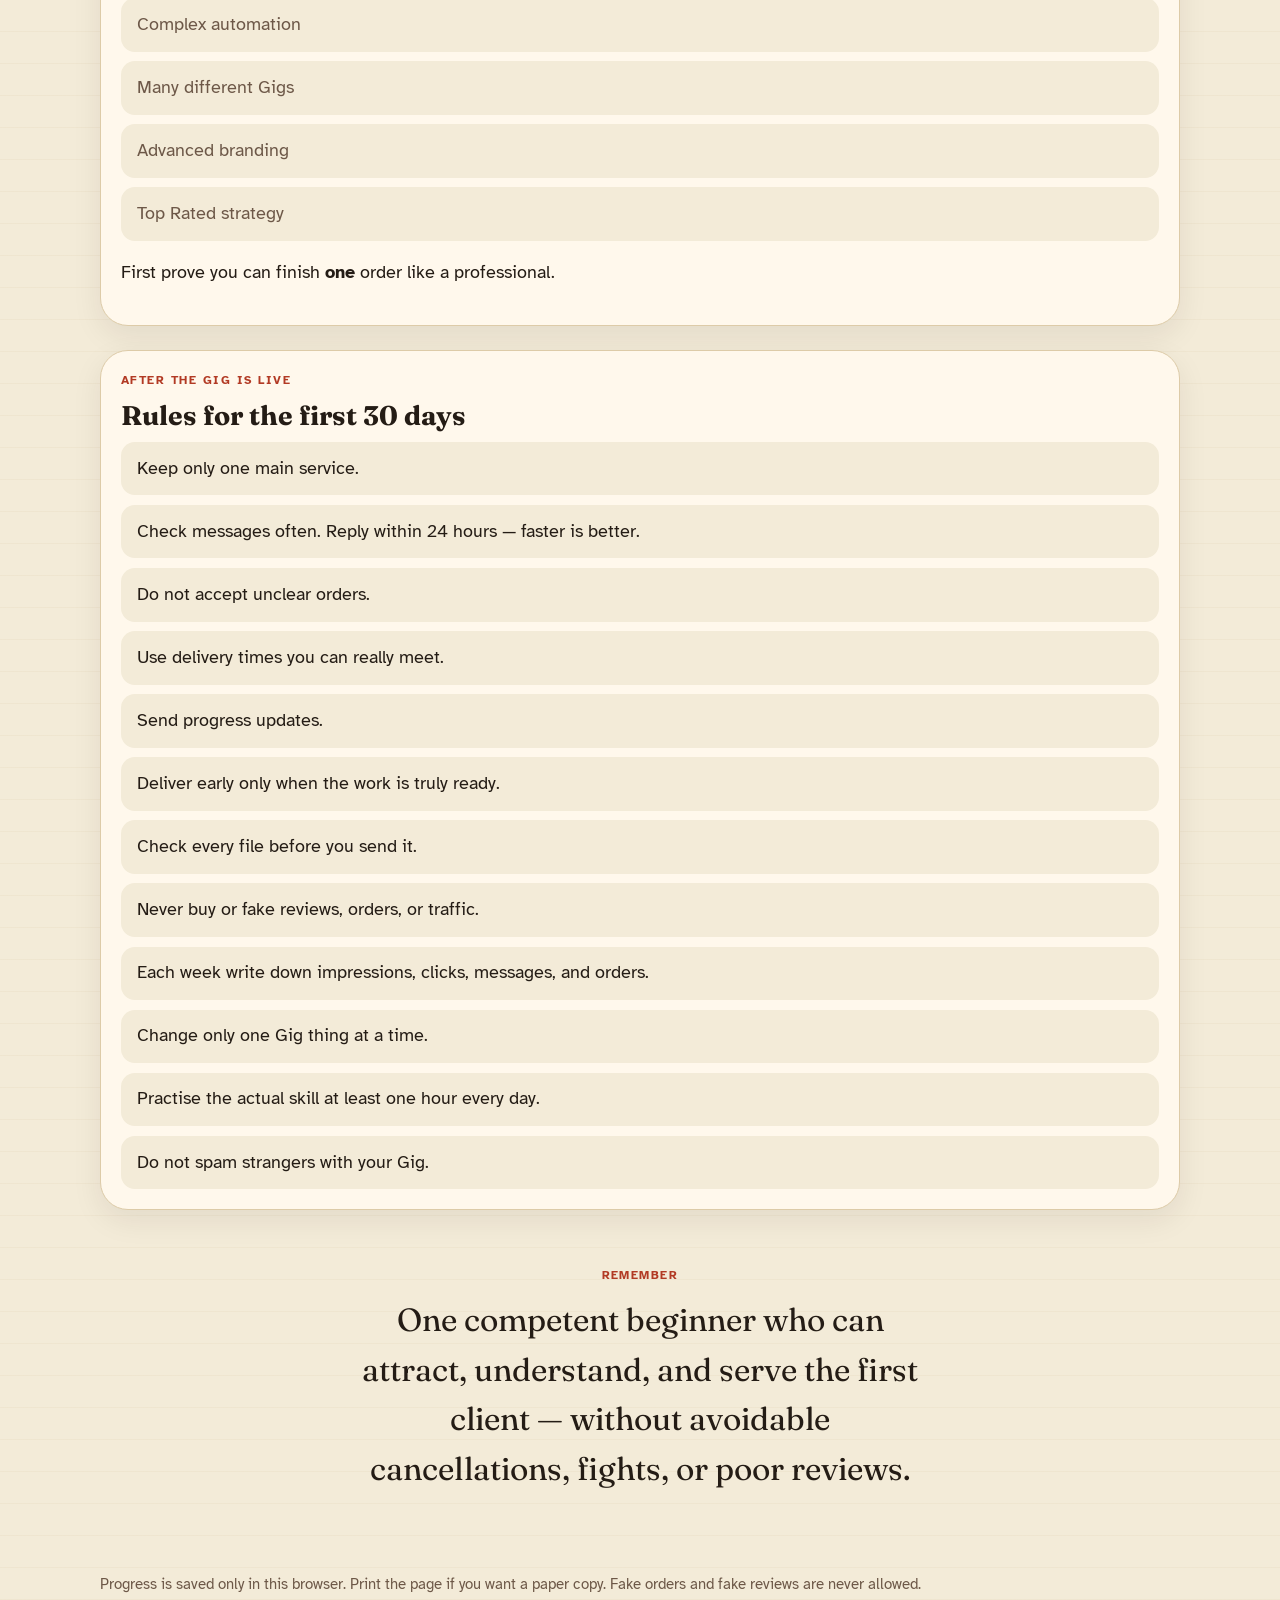
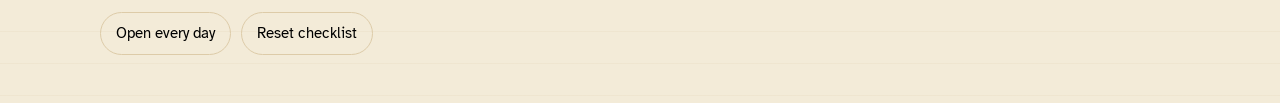
==== commit b0f75fe5: "Add a full Dari translation with a language switch. Rafi can read the same 7-day sprint in دری, with" ====
--- a/index.html
+++ b/index.html
@@ -9,11 +9,11 @@
   <link rel="icon" href="favicon.svg" type="image/svg+xml">
   <link rel="preconnect" href="https://fonts.googleapis.com">
   <link rel="preconnect" href="https://fonts.gstatic.com" crossorigin>
-  <link href="https://fonts.googleapis.com/css2?family=Atkinson+Hyperlegible:ital,wght@0,400;0,700;1,400&family=Fraunces:opsz,wght@9..144,560;9..144,700&display=swap" rel="stylesheet">
+  <link href="https://fonts.googleapis.com/css2?family=Atkinson+Hyperlegible:ital,wght@0,400;0,700;1,400&family=Fraunces:opsz,wght@9..144,560;9..144,700&family=Vazirmatn:wght@400;500;700&display=swap" rel="stylesheet">
   <link rel="stylesheet" href="styles.css">
 </head>
 <body>
-  <a class="skip" href="#week">Skip to the 7-day plan</a>
+  <a class="skip" href="#week" data-i18n="skip">Skip to the 7-day plan</a>
 
   <header class="topbar">
     <div class="wrap topbar-inner">
@@ -24,16 +24,20 @@
           <text x="32" y="44" text-anchor="middle" font-family="Georgia, serif" font-size="28" font-weight="700" fill="#B23A24">7</text>
         </svg>
         <div>
-          <strong>Launch sprint</strong>
+          <strong data-i18n="brand">Launch sprint</strong>
           <span id="learner-label">A one-week checklist</span>
         </div>
       </div>
       <div class="progress-block">
         <div class="progress-label">
-          <span>Progress</span>
+          <span data-i18n="progress">Progress</span>
           <span id="progress-text">0 / 0</span>
         </div>
         <div class="progress" aria-hidden="true"><span id="progress-bar"></span></div>
+      </div>
+      <div class="lang-switch" role="group" aria-label="Language" data-i18n-aria="langLabel">
+        <button type="button" data-lang="en" aria-pressed="true">EN</button>
+        <button type="button" data-lang="prs" aria-pressed="false">دری</button>
       </div>
     </div>
   </header>
@@ -45,156 +49,157 @@
         <img src="assets/hero-workshop.webp" width="1280" height="720" alt="A freelancer at a workshop desk with a laptop, checklist, calendar, and three sample designs on the wall">
       </div>
       <div class="hero-copy">
-        <p class="kicker">Learning todo list</p>
-        <h1>Open a Fiverr shop in seven focused days</h1>
-        <p class="lede">Work about 5–6 hours a day. Tick each box when it is done. This page remembers your progress in this browser.</p>
+        <p class="kicker" data-i18n="kickerTodo">Learning todo list</p>
+        <h1 data-i18n="heroTitle">Open a Fiverr shop in seven focused days</h1>
+        <p class="lede" data-i18n="heroLede">Work about 5–6 hours a day. Tick each box when it is done. This page remembers your progress in this browser.</p>
         <div class="learner">
-          <label>This plan is for
+          <label><span data-i18n="planFor">This plan is for</span>
             <input id="learner-name" type="text" maxlength="40" placeholder="Rafi" autocomplete="name">
           </label>
-          <label>Day 1 starts on
+          <label><span data-i18n="day1Starts">Day 1 starts on</span>
             <input id="start-date" type="date">
           </label>
         </div>
         <div class="chips">
-          <span class="chip">1 skill</span>
-          <span class="chip">3 samples</span>
-          <span class="chip">1 Gig</span>
-          <span class="chip">Ready for order 1</span>
-        </div>
-      </div>
-    </section>
-
-    <section class="honest" aria-label="What this week can and cannot do">
+          <span class="chip" data-i18n="chipSkill">1 skill</span>
+          <span class="chip" data-i18n="chipSamples">3 samples</span>
+          <span class="chip" data-i18n="chipGig">1 Gig</span>
+          <span class="chip" data-i18n="chipReady">Ready for order 1</span>
+        </div>
+      </div>
+    </section>
+
+    <section class="honest" aria-label="What this week can and cannot do" data-i18n-aria="honestLabel">
       <article class="honest-card no">
         <img src="assets/honest-not-rank.webp" width="256" height="256" alt="A trophy sitting out of reach on a high shelf">
         <div>
-          <h2>Not the goal</h2>
-          <p>You will <strong>not</strong> rank #1 on Fiverr in seven days. Fame, ads, and big income are later.</p>
+          <h2 data-i18n="notGoal">Not the goal</h2>
+          <p data-i18n="notGoalText">You will <strong>not</strong> rank #1 on Fiverr in seven days. Fame, ads, and big income are later.</p>
         </div>
       </article>
       <article class="honest-card yes">
         <img src="assets/outcome-system.webp" width="256" height="256" alt="A neat folder, checklist, and package ready to send">
         <div>
-          <h2>The real goal</h2>
-          <p>Become a beginner who can attract, understand, and serve the first client without messy cancellations or bad reviews.</p>
+          <h2 data-i18n="realGoal">The real goal</h2>
+          <p data-i18n="realGoalText">Become a beginner who can attract, understand, and serve the first client without messy cancellations or bad reviews.</p>
         </div>
       </article>
     </section>
 
     <header class="section-head">
-      <p class="kicker">Friday night picture</p>
-      <h2>If the week works, you will have these five things</h2>
+      <p class="kicker" data-i18n="fridayKicker">Friday night picture</p>
+      <h2 data-i18n="fridayTitle">If the week works, you will have these five things</h2>
     </header>
-    <section class="outcomes" aria-label="Five outcomes of the sprint">
+    <section class="outcomes" aria-label="Five outcomes of the sprint" data-i18n-aria="outcomesLabel">
       <article class="outcome">
         <img src="assets/outcome-skill.webp" width="400" height="400" alt="One finished design on a desk next to a craft tool">
-        <div><strong>1 sellable skill</strong><p>One job you can do well, not ten jobs you do poorly.</p></div>
+        <div><strong data-i18n="outSkill">1 sellable skill</strong><p data-i18n="outSkillText">One job you can do well, not ten jobs you do poorly.</p></div>
       </article>
       <article class="outcome">
         <img src="assets/outcome-portfolio.webp" width="400" height="400" alt="Three framed sample pictures in a row">
-        <div><strong>3 portfolio samples</strong><p>Proof a buyer can see before they pay.</p></div>
+        <div><strong data-i18n="outPort">3 portfolio samples</strong><p data-i18n="outPortText">Proof a buyer can see before they pay.</p></div>
       </article>
       <article class="outcome">
         <img src="assets/outcome-gig.webp" width="400" height="400" alt="A shop window with one clear product picture">
-        <div><strong>1 clear Gig</strong><p>A page that says who you help and what they get.</p></div>
+        <div><strong data-i18n="outGig">1 clear Gig</strong><p data-i18n="outGigText">A page that says who you help and what they get.</p></div>
       </article>
       <article class="outcome">
         <img src="assets/outcome-talk.webp" width="400" height="400" alt="Two speech bubbles and a handshake">
-        <div><strong>Practiced messages</strong><p>You already know how to talk to a client.</p></div>
+        <div><strong data-i18n="outTalk">Practiced messages</strong><p data-i18n="outTalkText">You already know how to talk to a client.</p></div>
       </article>
       <article class="outcome">
         <img src="assets/outcome-system.webp" width="400" height="400" alt="Folder, checklist, and delivery box">
-        <div><strong>A first-order system</strong><p>Packages, files, checks, and delivery are ready.</p></div>
+        <div><strong data-i18n="outSys">A first-order system</strong><p data-i18n="outSysText">Packages, files, checks, and delivery are ready.</p></div>
       </article>
     </section>
 
     <section class="panel">
-      <p class="kicker">Every day looks like this</p>
-      <h2>Daily timetable · about 5½ hours</h2>
+      <p class="kicker" data-i18n="timeKicker">Every day looks like this</p>
+      <h2 data-i18n="timeTitle">Daily timetable · about 5½ hours</h2>
       <ol class="timetable">
         <li>
           <time datetime="09:00">09:00–10:30</time>
-          <div><strong>Learn</strong><small>One focused lesson. No hopping between topics.</small></div>
+          <div><strong data-i18n="slotLearn">Learn</strong><small data-i18n="slotLearnText">One focused lesson. No hopping between topics.</small></div>
         </li>
         <li>
           <time datetime="10:45">10:45–12:15</time>
-          <div><strong>Guided practice</strong><small>Copy a good example. Hands on the tools.</small></div>
+          <div><strong data-i18n="slotGuided">Guided practice</strong><small data-i18n="slotGuidedText">Copy a good example. Hands on the tools.</small></div>
         </li>
         <li>
           <time datetime="13:00">13:00–14:30</time>
-          <div><strong>Independent project</strong><small>Make something of your own.</small></div>
+          <div><strong data-i18n="slotOwn">Independent project</strong><small data-i18n="slotOwnText">Make something of your own.</small></div>
         </li>
         <li>
           <time datetime="14:45">14:45–15:45</time>
-          <div><strong>Fiverr business work</strong><small>Profile, Gig, prices, or messages.</small></div>
+          <div><strong data-i18n="slotBiz">Fiverr business work</strong><small data-i18n="slotBizText">Profile, Gig, prices, or messages.</small></div>
         </li>
         <li>
           <time datetime="16:00">16:00–16:30</time>
-          <div><strong>Review</strong><small>Fix mistakes while they are still fresh.</small></div>
+          <div><strong data-i18n="slotReview">Review</strong><small data-i18n="slotReviewText">Fix mistakes while they are still fresh.</small></div>
         </li>
       </ol>
-      <p class="hours-note">Short breaks are already built in. Stop at 16:30 unless you are finishing a file.</p>
-    </section>
-
-    <nav class="week-map" id="week" aria-label="Jump to a day"></nav>
+      <p class="hours-note" data-i18n="hoursNote">Short breaks are already built in. Stop at 16:30 unless you are finishing a file.</p>
+    </section>
+
+    <nav class="week-map" id="week" aria-label="Jump to a day" data-i18n-aria="weekLabel"></nav>
     <div id="days"></div>
 
     <section class="later">
-      <p class="kicker">Leave these on the shelf</p>
-      <h2>Do this after launch, not this week</h2>
-      <p>These things matter later. They will steal the week if you start them now.</p>
+      <p class="kicker" data-i18n="laterKicker">Leave these on the shelf</p>
+      <h2 data-i18n="laterTitle">Do this after launch, not this week</h2>
+      <p data-i18n="laterIntro">These things matter later. They will steal the week if you start them now.</p>
       <div class="lock-grid">
-        <div class="lock">Fiverr Ads</div>
-        <div class="lock">Seller Plus</div>
-        <div class="lock">Advanced analytics</div>
-        <div class="lock">Subscriptions</div>
-        <div class="lock">Building an agency</div>
-        <div class="lock">Hiring other people</div>
-        <div class="lock">Complex automation</div>
-        <div class="lock">Many different Gigs</div>
-        <div class="lock">Advanced branding</div>
-        <div class="lock">Top Rated strategy</div>
-      </div>
-      <p>First prove you can finish <strong>one</strong> order like a professional.</p>
+        <div class="lock" data-i18n="lockAds">Fiverr Ads</div>
+        <div class="lock" data-i18n="lockPlus">Seller Plus</div>
+        <div class="lock" data-i18n="lockAnalytics">Advanced analytics</div>
+        <div class="lock" data-i18n="lockSubs">Subscriptions</div>
+        <div class="lock" data-i18n="lockAgency">Building an agency</div>
+        <div class="lock" data-i18n="lockHire">Hiring other people</div>
+        <div class="lock" data-i18n="lockAuto">Complex automation</div>
+        <div class="lock" data-i18n="lockMany">Many different Gigs</div>
+        <div class="lock" data-i18n="lockBrand">Advanced branding</div>
+        <div class="lock" data-i18n="lockTop">Top Rated strategy</div>
+      </div>
+      <p data-i18n="laterClose">First prove you can finish <strong>one</strong> order like a professional.</p>
     </section>
 
     <section class="rules">
-      <p class="kicker">After the Gig is live</p>
-      <h2>Rules for the first 30 days</h2>
+      <p class="kicker" data-i18n="rulesKicker">After the Gig is live</p>
+      <h2 data-i18n="rulesTitle">Rules for the first 30 days</h2>
       <div class="rule-grid">
-        <div class="rule">Keep only one main service.</div>
-        <div class="rule">Check messages often. Reply within 24 hours — faster is better.</div>
-        <div class="rule">Do not accept unclear orders.</div>
-        <div class="rule">Use delivery times you can really meet.</div>
-        <div class="rule">Send progress updates.</div>
-        <div class="rule">Deliver early only when the work is truly ready.</div>
-        <div class="rule">Check every file before you send it.</div>
-        <div class="rule">Never buy or fake reviews, orders, or traffic.</div>
-        <div class="rule">Each week write down impressions, clicks, messages, and orders.</div>
-        <div class="rule">Change only one Gig thing at a time.</div>
-        <div class="rule">Practise the actual skill at least one hour every day.</div>
-        <div class="rule">Do not spam strangers with your Gig.</div>
+        <div class="rule" data-i18n="rule1">Keep only one main service.</div>
+        <div class="rule" data-i18n="rule2">Check messages often. Reply within 24 hours — faster is better.</div>
+        <div class="rule" data-i18n="rule3">Do not accept unclear orders.</div>
+        <div class="rule" data-i18n="rule4">Use delivery times you can really meet.</div>
+        <div class="rule" data-i18n="rule5">Send progress updates.</div>
+        <div class="rule" data-i18n="rule6">Deliver early only when the work is truly ready.</div>
+        <div class="rule" data-i18n="rule7">Check every file before you send it.</div>
+        <div class="rule" data-i18n="rule8">Never buy or fake reviews, orders, or traffic.</div>
+        <div class="rule" data-i18n="rule9">Each week write down impressions, clicks, messages, and orders.</div>
+        <div class="rule" data-i18n="rule10">Change only one Gig thing at a time.</div>
+        <div class="rule" data-i18n="rule11">Practise the actual skill at least one hour every day.</div>
+        <div class="rule" data-i18n="rule12">Do not spam strangers with your Gig.</div>
       </div>
     </section>
 
     <section class="finish">
-      <p class="kicker">Remember</p>
-      <blockquote>One competent beginner who can attract, understand, and serve the first client — without avoidable cancellations, fights, or poor reviews.</blockquote>
+      <p class="kicker" data-i18n="remember">Remember</p>
+      <blockquote data-i18n="finishQuote">One competent beginner who can attract, understand, and serve the first client — without avoidable cancellations, fights, or poor reviews.</blockquote>
     </section>
   </main>
 
   <footer class="wrap">
-    <p>Progress is saved only in this browser. Print the page if you want a paper copy. Fake orders and fake reviews are never allowed.</p>
+    <p data-i18n="footer">Progress is saved only in this browser. Print the page if you want a paper copy. Fake orders and fake reviews are never allowed.</p>
     <div class="actions">
-      <button class="ghost" id="expand-all" type="button">Open every day</button>
-      <button class="ghost" id="reset-progress" type="button">Reset checklist</button>
+      <button class="ghost" id="expand-all" type="button" data-i18n="expandAll">Open every day</button>
+      <button class="ghost" id="reset-progress" type="button" data-i18n="reset">Reset checklist</button>
     </div>
   </footer>
 
   <noscript>
-    <p class="wrap">Turn on JavaScript to tick the boxes and save your progress.</p>
+    <p class="wrap" data-i18n="noscript">Turn on JavaScript to tick the boxes and save your progress.</p>
   </noscript>
+  <script src="i18n.js"></script>
   <script src="app.js"></script>
 </body>
 </html>
--- a/styles.css
+++ b/styles.css
@@ -121,6 +121,28 @@
   max-width: 360px;
 }
 
+.lang-switch {
+  display: flex;
+  flex-shrink: 0;
+  border: 1px solid var(--line);
+  border-radius: 999px;
+  overflow: hidden;
+  background: #fff;
+}
+
+.lang-switch button {
+  border: 0;
+  background: transparent;
+  color: var(--muted);
+  padding: 0.4rem 0.75rem;
+  cursor: pointer;
+}
+
+.lang-switch button.active {
+  background: var(--forest);
+  color: #fff;
+}
+
 .progress-label {
   display: flex;
   justify-content: space-between;
@@ -785,6 +807,54 @@
   padding: 0 0 3rem;
 }
 
+html[dir="rtl"] {
+  --display: "Vazirmatn", Tahoma, sans-serif;
+  --sans: "Vazirmatn", Tahoma, sans-serif;
+}
+
+html[dir="rtl"] body {
+  font-size: 1.15rem;
+  line-height: 1.7;
+}
+
+html[dir="rtl"] .kicker,
+html[dir="rtl"] .when {
+  letter-spacing: 0;
+  text-transform: none;
+}
+
+html[dir="rtl"] .skip {
+  left: auto;
+  right: 1rem;
+}
+
+html[dir="rtl"] .day-summary,
+html[dir="rtl"] .choice,
+html[dir="rtl"] th,
+html[dir="rtl"] td {
+  text-align: right;
+}
+
+html[dir="rtl"] .warn {
+  border-left: 0;
+  border-right: 5px solid var(--gold);
+}
+
+html[dir="rtl"] .stamp {
+  transform: rotate(6deg);
+}
+
+html[dir="rtl"] .chevron {
+  justify-self: start;
+  margin-right: 0;
+  margin-left: 0.4rem;
+}
+
+html[dir="rtl"] .copy-card p[lang="en"] {
+  font-family: "Atkinson Hyperlegible", "Segoe UI", sans-serif;
+  font-size: 1rem;
+}
+
 @media (min-width: 800px) {
   .hero {
     grid-template-columns: 1.05fr 0.95fr;
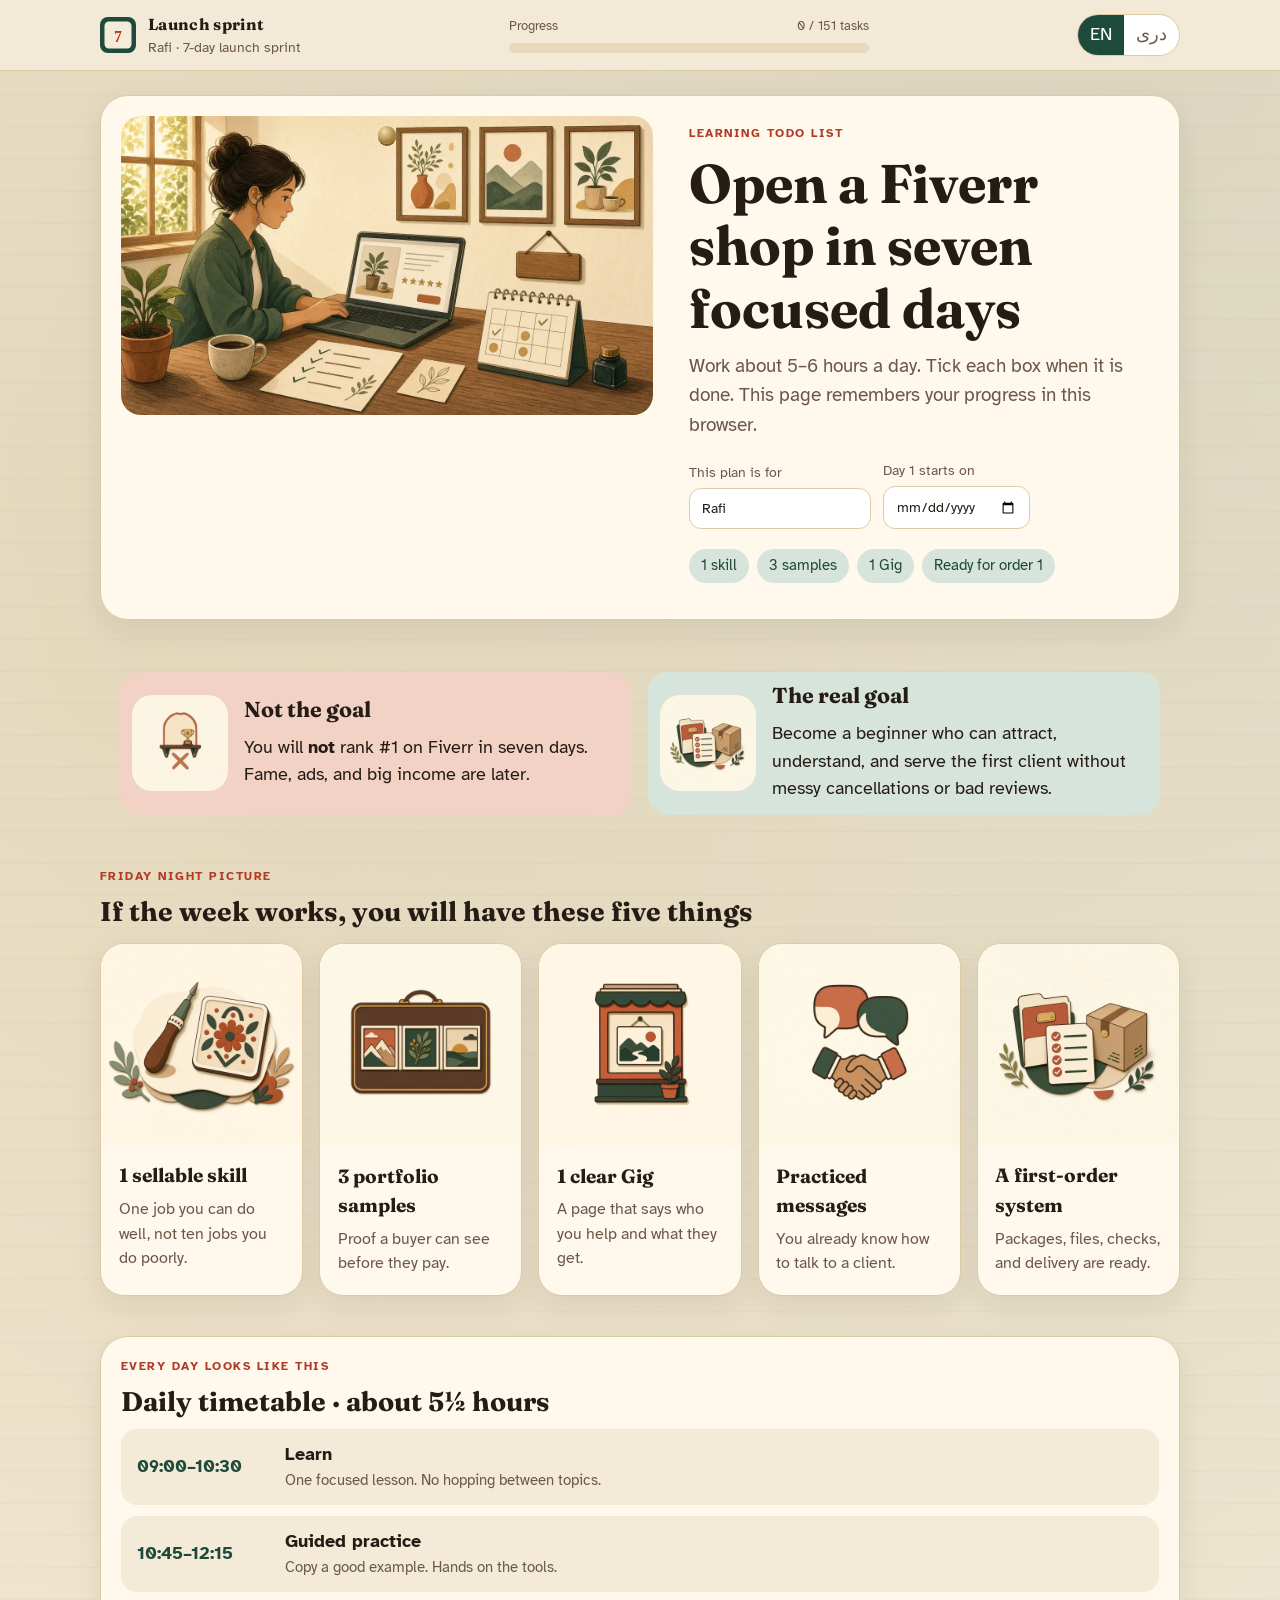
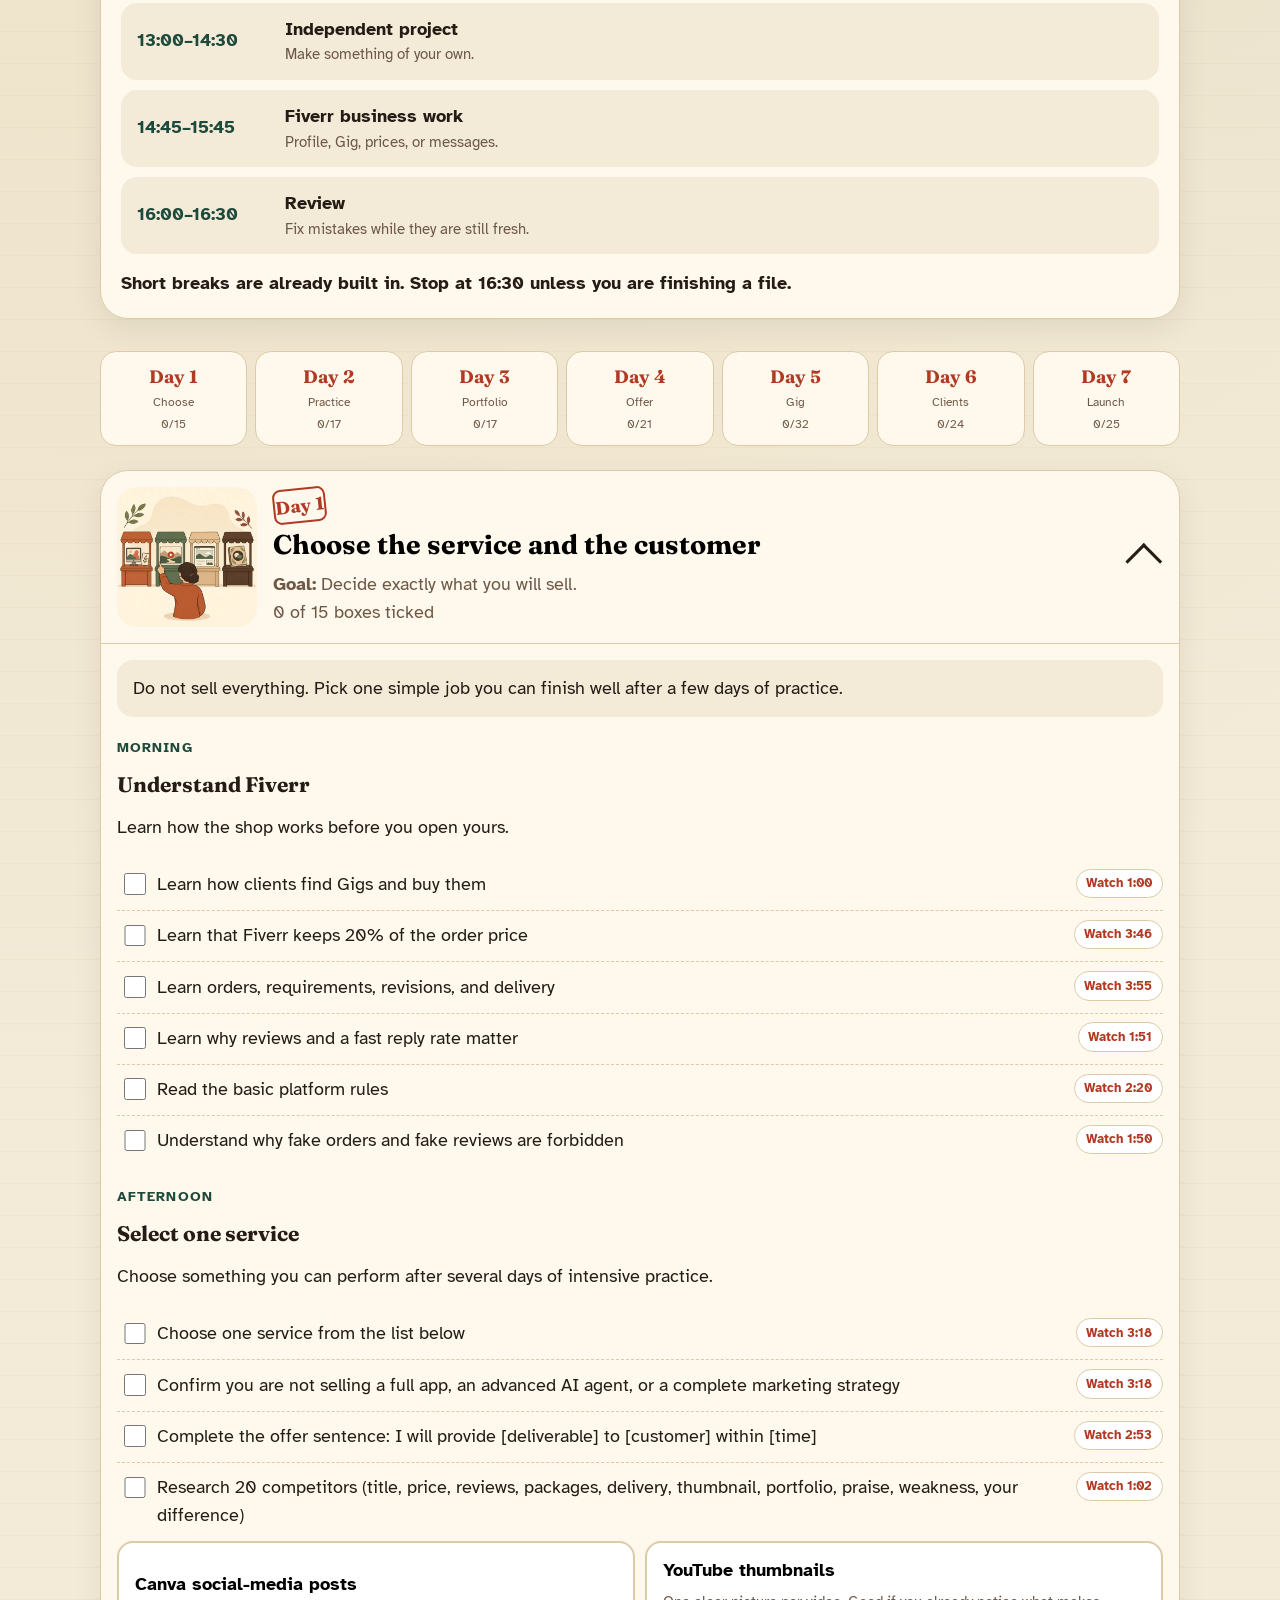
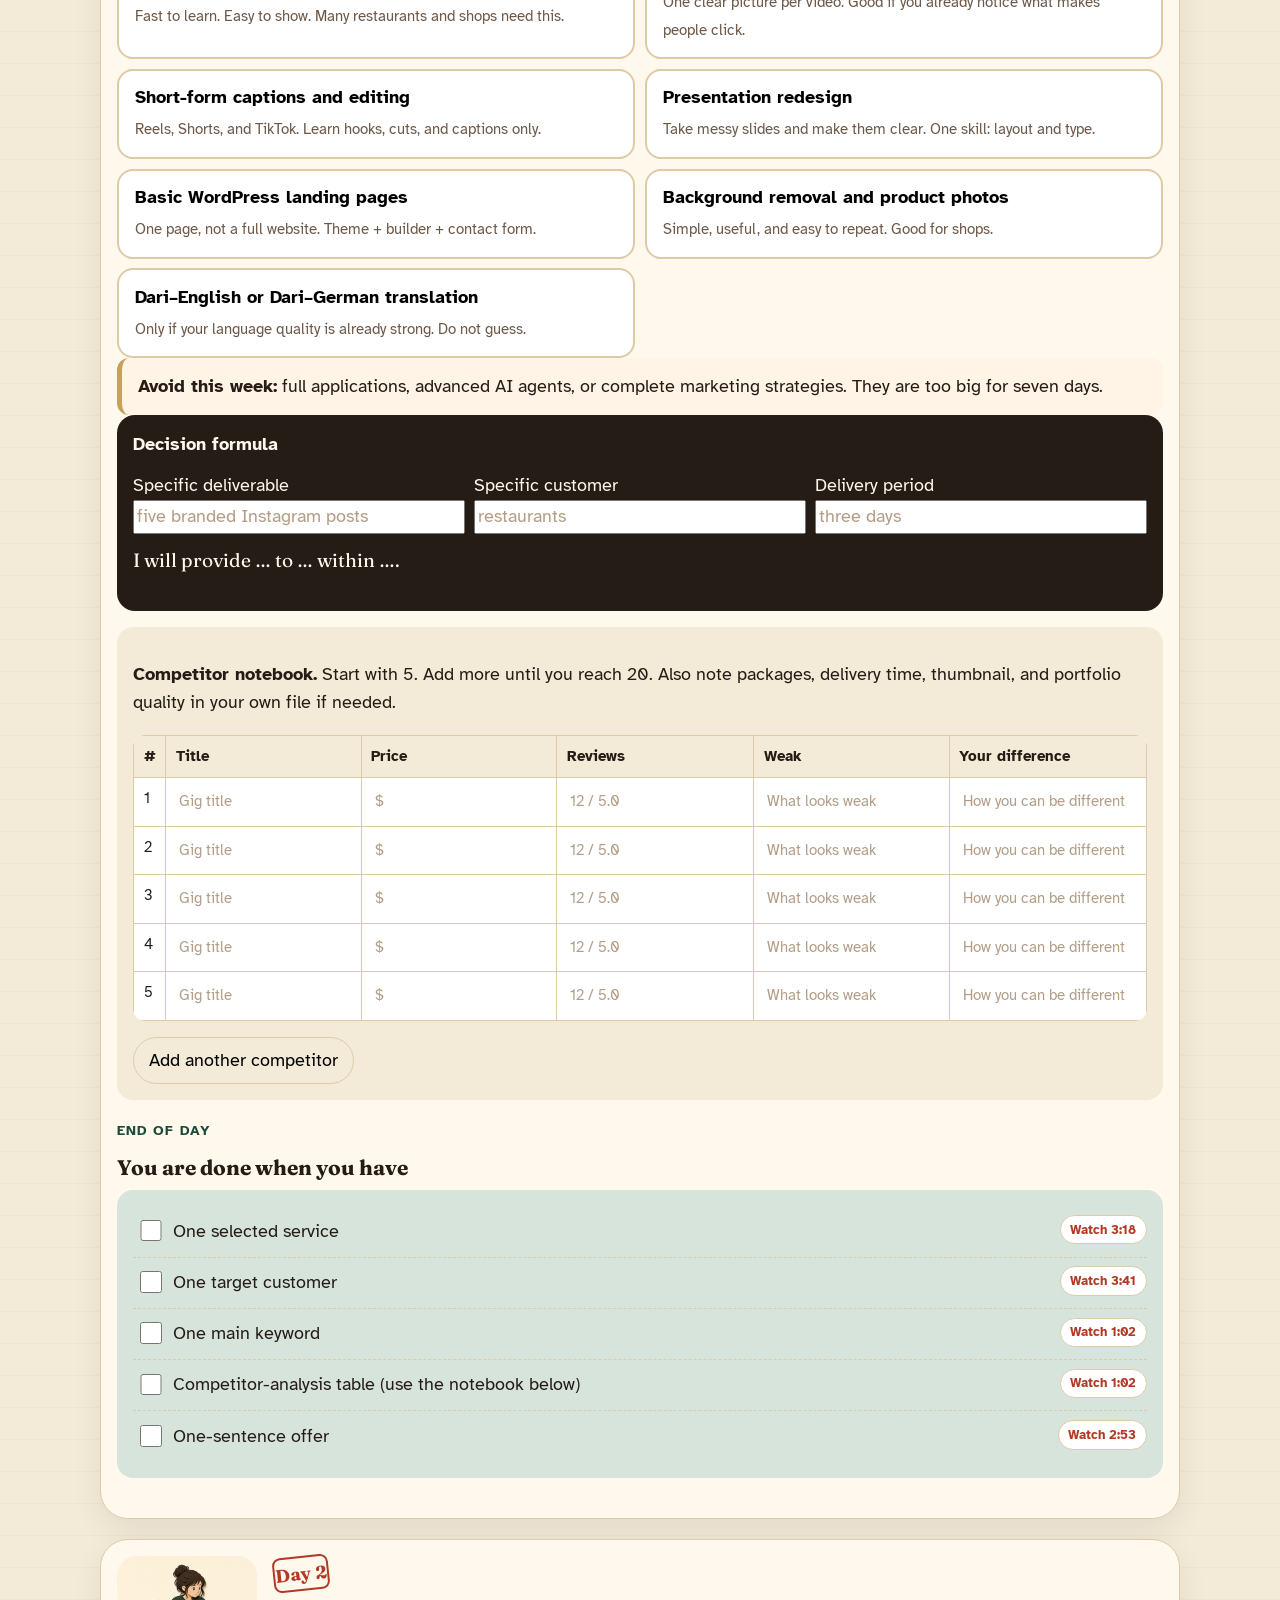
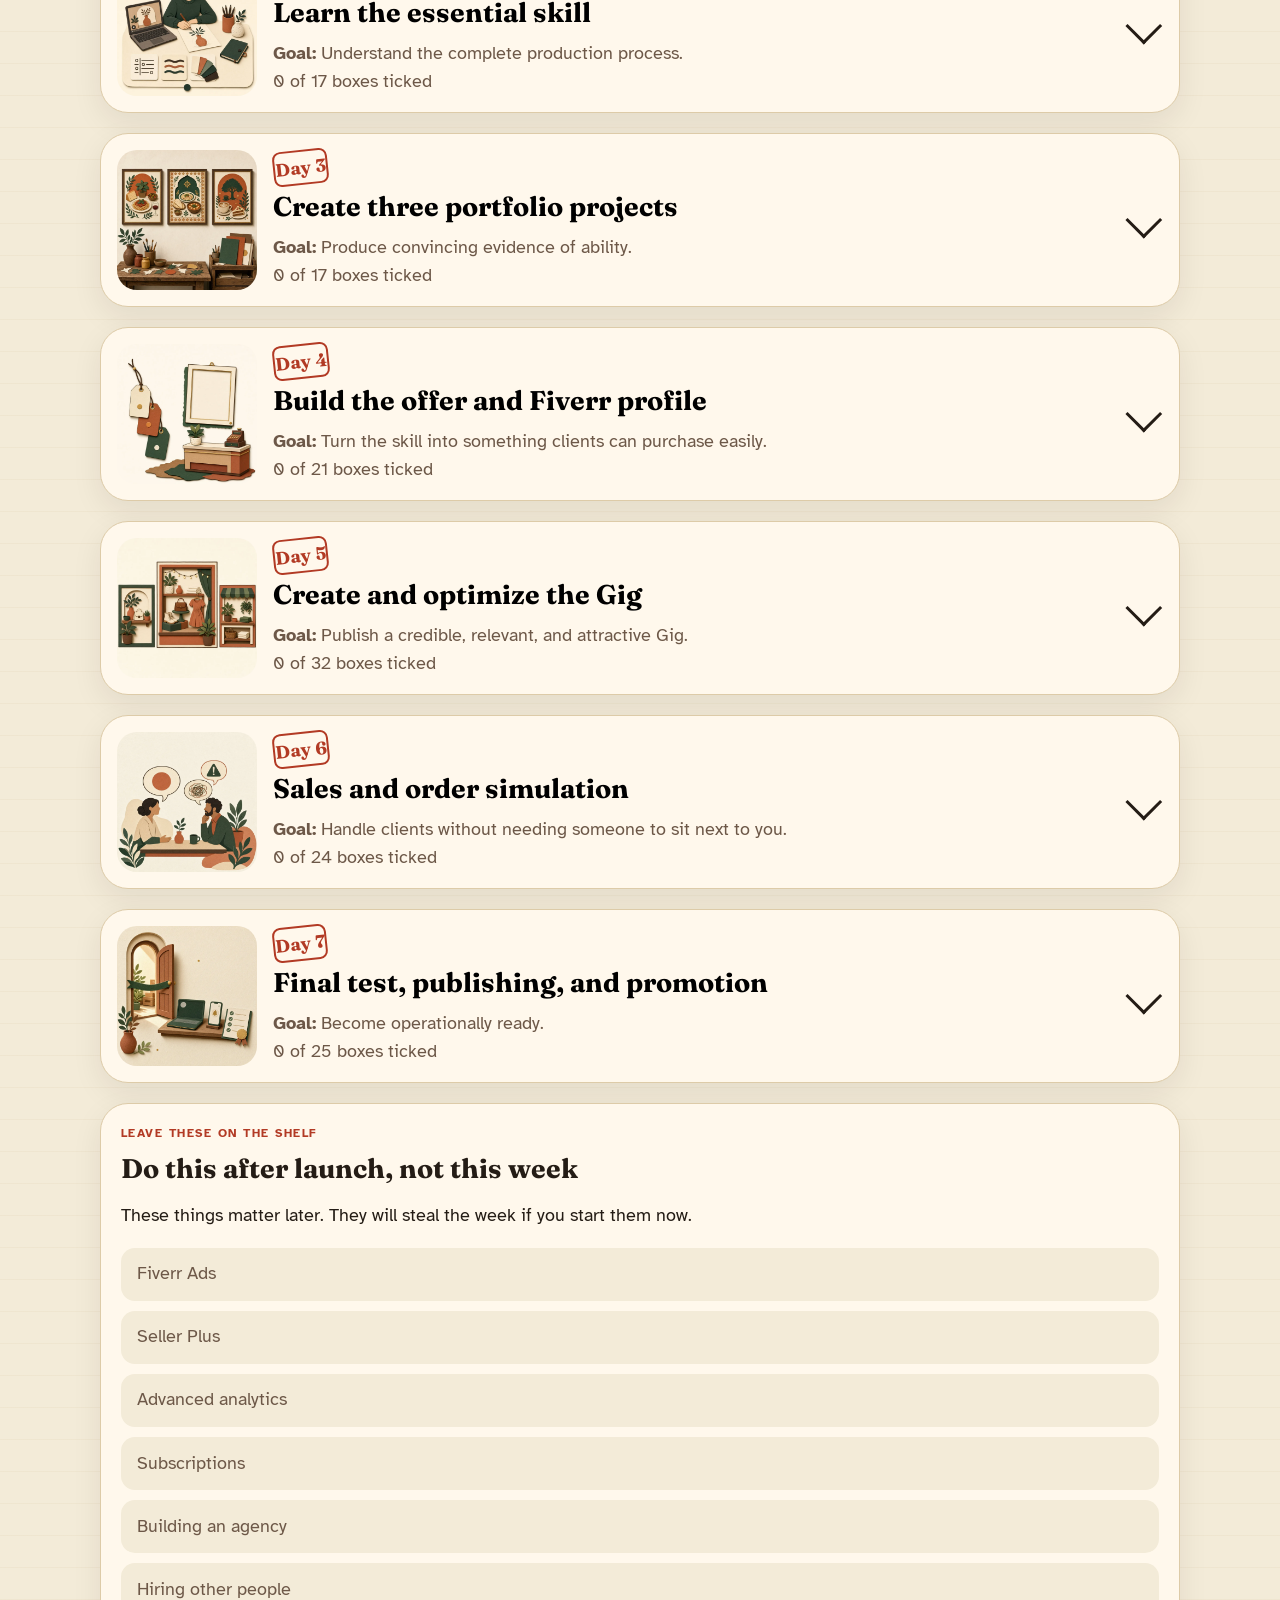
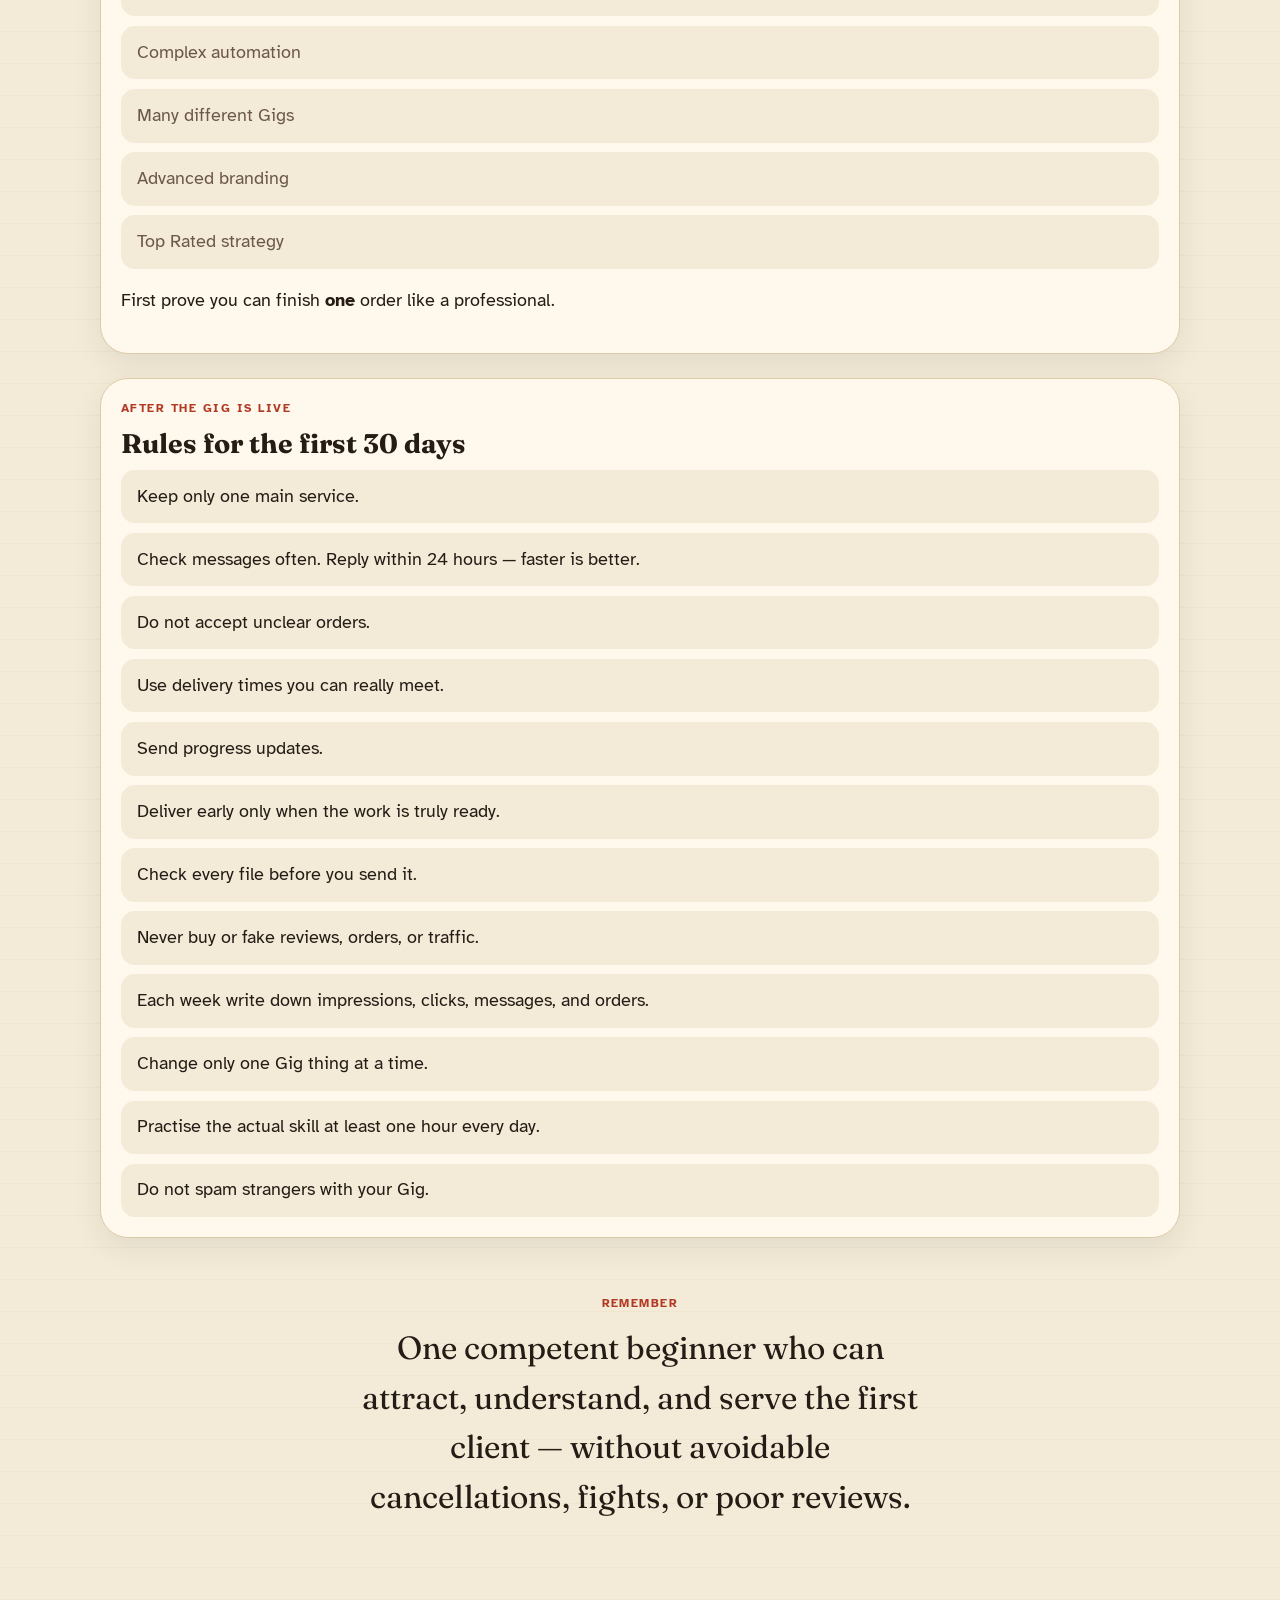
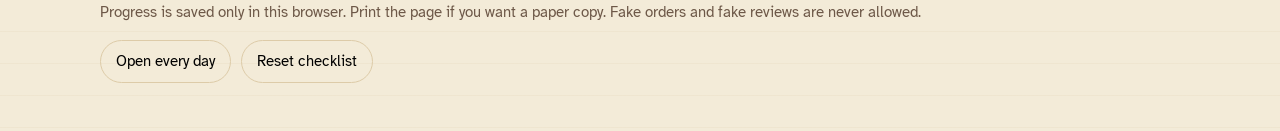
==== commit 70377caf: "Attach a short YouTube lesson to every sprint task. Each checkbox and study bullet now has a Watch l" ====
--- a/index.html
+++ b/index.html
@@ -200,6 +200,7 @@
     <p class="wrap" data-i18n="noscript">Turn on JavaScript to tick the boxes and save your progress.</p>
   </noscript>
   <script src="i18n.js"></script>
+  <script src="videos.js"></script>
   <script src="app.js"></script>
 </body>
 </html>
--- a/styles.css
+++ b/styles.css
@@ -532,17 +532,59 @@
   text-transform: uppercase;
 }
 
+.task-row {
+  display: grid;
+  grid-template-columns: minmax(0, 1fr) auto;
+  gap: 0.45rem 0.7rem;
+  align-items: start;
+  border-bottom: 1px dashed var(--line);
+}
+
+.task-row:last-child {
+  border-bottom: 0;
+}
+
 .task {
   display: grid;
   grid-template-columns: 1.6rem 1fr;
   gap: 0.7rem;
   align-items: start;
   padding: 0.7rem 0.2rem;
-  border-bottom: 1px dashed var(--line);
-}
-
-.task:last-child {
   border-bottom: 0;
+}
+
+.watch {
+  display: inline-flex;
+  align-items: center;
+  gap: 0.3rem;
+  margin-top: 0.55rem;
+  font-size: 0.82rem;
+  font-weight: 700;
+  text-decoration: none;
+  color: var(--stamp);
+  white-space: nowrap;
+  border: 1px solid var(--line);
+  border-radius: 999px;
+  padding: 0.22rem 0.6rem;
+  background: #fff;
+}
+
+.watch:hover,
+.watch:focus-visible {
+  border-color: var(--stamp);
+  background: var(--stamp-soft);
+}
+
+.study-line {
+  display: grid;
+  grid-template-columns: minmax(0, 1fr) auto;
+  gap: 0.5rem;
+  align-items: start;
+  margin: 0.35rem 0;
+}
+
+.study-line .watch {
+  margin-top: 0;
 }
 
 .task input {
